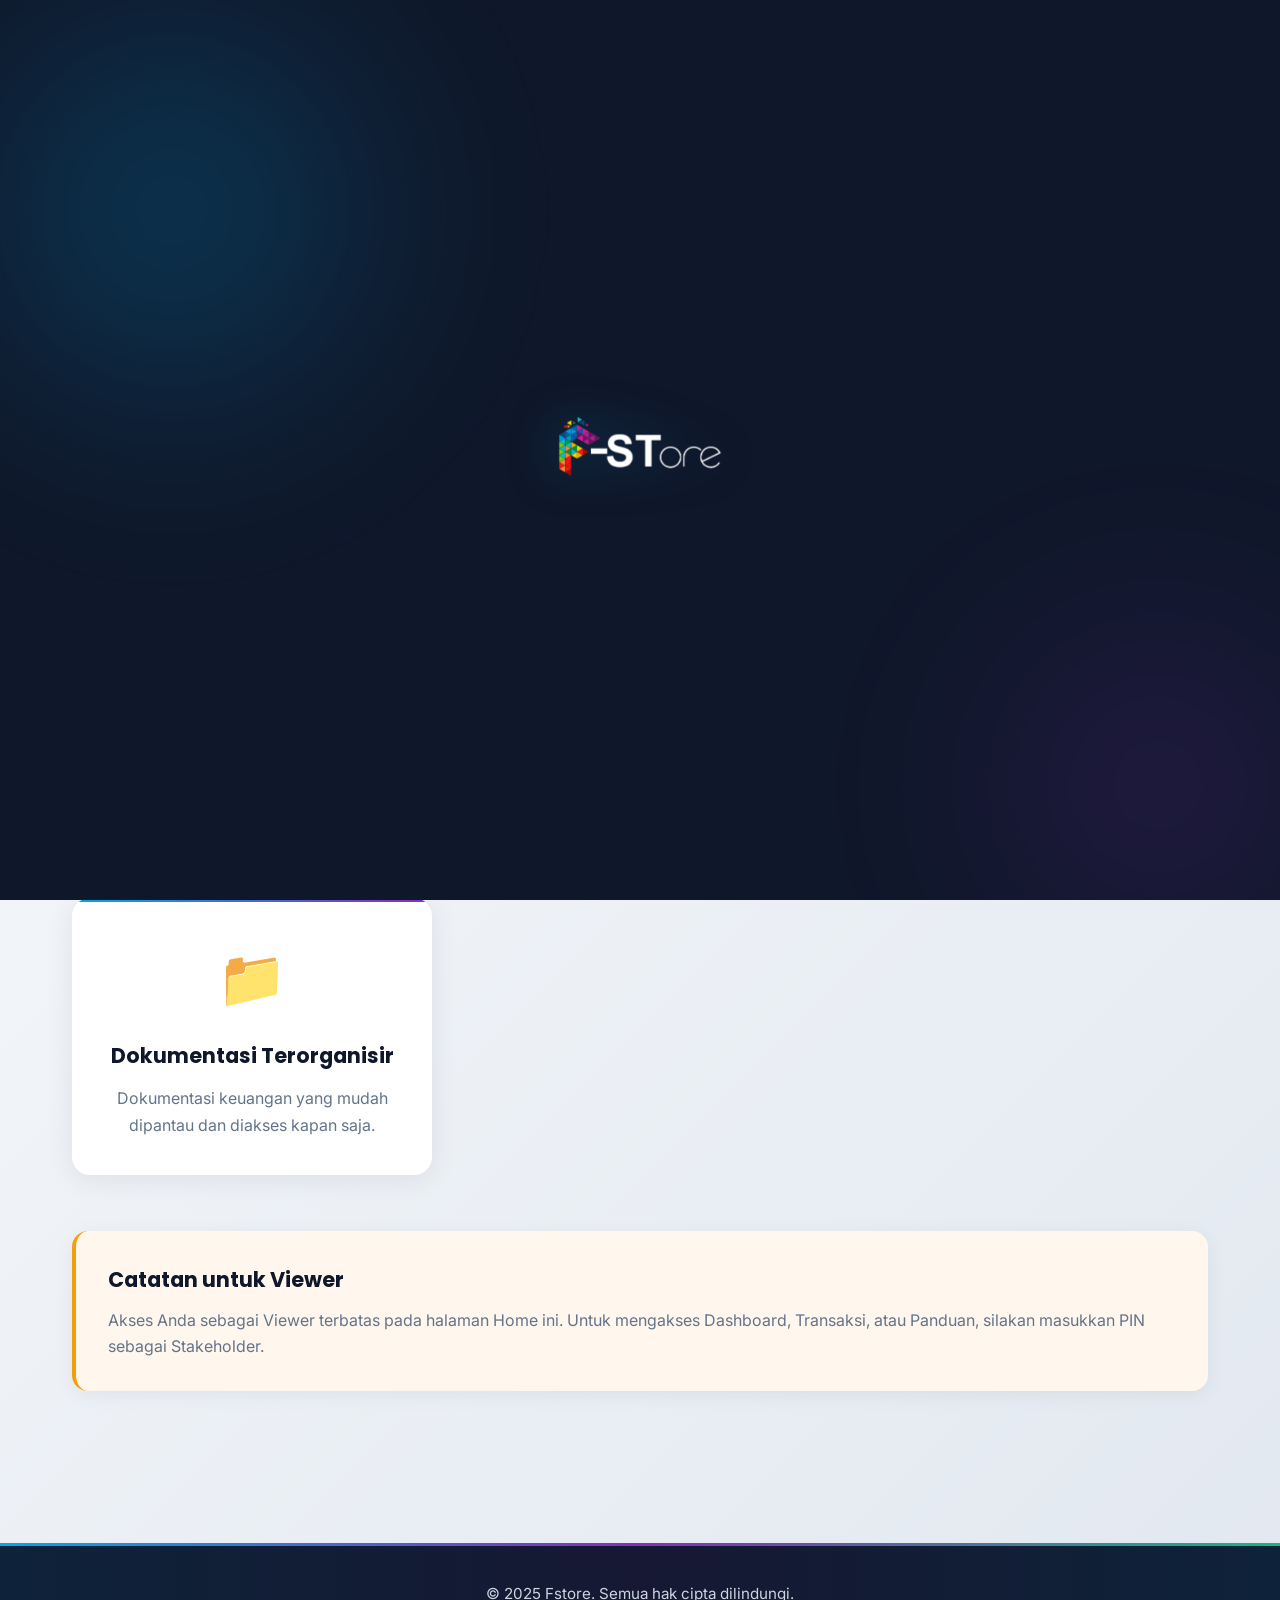
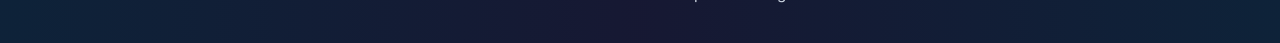
==== home.html @ 3a3e3b9b "Add files via upload" ====
<!DOCTYPE html>
<html lang="id">
<head>
  <meta charset="UTF-8">
  <meta name="viewport" content="width=device-width, initial-scale=1.0">
  <title>Fstore - Home</title>
  <link rel="preconnect" href="https://fonts.googleapis.com">
  <link rel="preconnect" href="https://fonts.gstatic.com" crossorigin>
  <link href="https://fonts.googleapis.com/css2?family=Poppins:wght@600;700;800&family=Inter:wght@400;500;600;700&display=swap" rel="stylesheet">
  <link rel="stylesheet" href="style.css">
</head>
<body>
  <nav>
    <div class="container">
      <a href="home.html" class="logo">
        <img src="logo-fstore.png" alt="Logo Fstore" class="logo-img">
      </a>
      <ul class="nav-links">
        <li><a href="home.html" class="active">Home</a></li>
        <li><a href="index.html">Dashboard</a></li>
        <li><a href="transaksi.html">Transaksi</a></li>
        <li><a href="panduan.html">Panduan</a></li>
      </ul>
    </div>
    <div class="header-wave"></div>
  </nav>

  <div class="container">
    <!-- Hero Section -->
    <section class="home-hero">
      <div class="hero-content">
        <h1 class="hero-title">Selamat Datang di Fstore</h1>
        <p class="hero-subtitle">Platform informasi dan transparansi keuangan Fstore.</p>
      </div>
      <div class="hero-decorations">
        <div class="hero-shape shape-1"></div>
        <div class="hero-shape shape-2"></div>
        <div class="hero-shape shape-3"></div>
      </div>
    </section>

    <!-- About Section -->
    <section class="about-section">
      <h2 class="section-title">Tentang Fstore</h2>
      <div class="about-cards">
        <div class="about-card">
          <div class="about-icon">💎</div>
          <h3>Transparansi</h3>
          <p>Informasi keuangan yang terbuka dan mudah diakses oleh semua pihak yang berkepentingan.</p>
        </div>
        <div class="about-card">
          <div class="about-icon">✅</div>
          <h3>Akuntabilitas</h3>
          <p>Laporan keuangan yang terstruktur dan dapat dipertanggungjawabkan.</p>
        </div>
        <div class="about-card">
          <div class="about-icon">📊</div>
          <h3>Akses Informasi Rapi</h3>
          <p>Data keuangan yang disajikan dengan rapi dan mudah dipahami.</p>
        </div>
        <div class="about-card">
          <div class="about-icon">📁</div>
          <h3>Dokumentasi Terorganisir</h3>
          <p>Dokumentasi keuangan yang mudah dipantau dan diakses kapan saja.</p>
        </div>
      </div>
    </section>

    <!-- Viewer Notice -->
    <section class="viewer-notice">
      <div class="notice-card">
        <h3>Catatan untuk Viewer</h3>
        <p>Akses Anda sebagai Viewer terbatas pada halaman Home ini. Untuk mengakses Dashboard, Transaksi, atau Panduan, silakan masukkan PIN sebagai Stakeholder.</p>
      </div>
    </section>
  </div>

  <footer>
    <p>&copy; 2025 Fstore. Semua hak cipta dilindungi.</p>
  </footer>

  <script src="auth.js"></script>
</body>
</html>
---- style.css ----
/* Reset and Base Styles */
* {
  margin: 0;
  padding: 0;
  box-sizing: border-box;
}

body {
  font-family: 'Inter', -apple-system, BlinkMacSystemFont, 'Segoe UI', Roboto, Oxygen, Ubuntu, Cantarell, sans-serif;
  background: linear-gradient(135deg, #f8fafc 0%, #e2e8f0 100%);
  color: #0f172a;
  line-height: 1.6;
  min-height: 100vh;
  overflow-x: hidden;
}

/* Intro Screen */
#intro-screen {
  position: fixed;
  top: 0;
  left: 0;
  width: 100%;
  height: 100%;
  background: #0f172a;
  display: flex;
  align-items: center;
  justify-content: center;
  z-index: 9999;
  transition: opacity 0.6s cubic-bezier(0.4, 0, 0.2, 1);
  overflow: hidden;
}

#intro-screen::before,
#intro-screen::after {
  content: '';
  position: absolute;
  border-radius: 50%;
  filter: blur(80px);
  opacity: 0.6;
}

#intro-screen::before {
  top: -10%;
  left: -10%;
  width: 600px;
  height: 600px;
  background: radial-gradient(circle, rgba(0, 168, 232, 0.4) 0%, transparent 70%);
  animation: float1 12s ease-in-out infinite;
}

#intro-screen::after {
  bottom: -15%;
  right: -10%;
  width: 500px;
  height: 500px;
  background: radial-gradient(circle, rgba(139, 43, 191, 0.3) 0%, transparent 70%);
  animation: float2 15s ease-in-out infinite;
}

@keyframes float1 {
  0%, 100% { transform: translate(0, 0) scale(1); }
  33% { transform: translate(40px, 30px) scale(1.05); }
  66% { transform: translate(-30px, -20px) scale(0.95); }
}

@keyframes float2 {
  0%, 100% { transform: translate(0, 0) scale(1); }
  50% { transform: translate(-50px, 40px) scale(1.1); }
}

.intro-container {
  position: relative;
  display: flex;
  align-items: center;
  justify-content: center;
  padding: 2rem;
  z-index: 1;
}

.intro-logo {
  max-width: 220px;
  width: 100%;
  height: auto;
  animation: logoEntrance 1.5s cubic-bezier(0.4, 0, 0.2, 1) forwards;
}

@keyframes logoEntrance {
  0% {
    opacity: 0;
    transform: scale(0.6) translateY(20px);
    filter: drop-shadow(0 0 0 rgba(0,168,232,0));
  }
  50% {
    opacity: 1;
    transform: scale(1.08);
    filter: drop-shadow(0 0 40px rgba(0,168,232,0.4));
  }
  100% {
    opacity: 1;
    transform: scale(1);
    filter: drop-shadow(0 0 25px rgba(0,168,232,0.25));
  }
}

/* Navbar */
nav {
  background: linear-gradient(135deg, #0f172a 0%, #1e293b 100%);
  color: #ffffff;
  padding: 12px 32px;
  min-height: 155px;
  display: flex;
  align-items: center;
  justify-content: space-between;
  position: sticky;
  top: 0;
  z-index: 1000;
  box-shadow: 0 8px 32px rgba(15, 23, 42, 0.3);
  width: 100%;
  margin: 0;
  left: 0;
  right: 0;
  box-sizing: border-box;
}

nav::before {
  content: '';
  position: absolute;
  top: 0;
  left: 0;
  width: 200%;
  height: 100%;
  background: linear-gradient(
    90deg,
    transparent 0%,
    rgba(0, 168, 232, 0.25) 20%,
    rgba(139, 43, 191, 0.25) 40%,
    rgba(255, 107, 26, 0.15) 60%,
    rgba(139, 43, 191, 0.25) 80%,
    transparent 100%
  );
  background-size: 200% 100%;
  animation: navbarRibbon 12s linear infinite;
  filter: blur(60px);
  opacity: 0.6;
  pointer-events: none;
}

@keyframes navbarRibbon {
  0% { background-position: 0% 50%; }
  100% { background-position: 200% 50%; }
}

nav .container {
  max-width: 1200px;
  margin: 0 auto;
  display: flex;
  justify-content: space-between;
  align-items: center;
  position: relative;
  z-index: 1;
  min-height: 155px;
}

nav .logo {
  display: flex;
  align-items: center;
  gap: 1rem;
  margin-left: 0;
}

nav .logo .logo-img {
  height: 120px;
  width: auto;
  transition: transform 0.3s cubic-bezier(0.4, 0, 0.2, 1);
  object-fit: contain;
  display: block;
  max-width: none;
  max-height: none;
}

nav .logo .logo-img:hover {
  transform: scale(1.05);
}

nav .nav-links {
  list-style: none;
  display: flex;
  gap: 2.5rem;
  align-items: center;
  margin-left: auto;
  margin-right: 1.5rem;
}

nav a {
  color: #cbd5e1;
  text-decoration: none;
  font-weight: 500;
  font-size: 0.95rem;
  position: relative;
  padding: 0.5rem 0;
  transition: color 0.3s cubic-bezier(0.4, 0, 0.2, 1);
}

nav a::after {
  content: '';
  position: absolute;
  bottom: 0;
  left: 0;
  width: 0;
  height: 2px;
  background: linear-gradient(90deg, #00a8e8, #8b2bbf);
  transition: width 0.3s cubic-bezier(0.4, 0, 0.2, 1);
}

nav a:hover::after,
nav a.active::after {
  width: 100%;
}

nav a:hover,
nav a.active {
  color: #ffffff;
}

/* Logout Button */
.logout-btn {
  background: rgba(255, 255, 255, 0.08);
  color: #ffffff;
  border: 1px solid rgba(255, 255, 255, 0.15);
  padding: 0.625rem 1.5rem;
  border-radius: 12px;
  font-weight: 500;
  font-size: 0.9rem;
  cursor: pointer;
  transition: all 0.3s cubic-bezier(0.4, 0, 0.2, 1);
  font-family: inherit;
}

.logout-btn:hover {
  background: rgba(255, 255, 255, 0.15);
  border-color: rgba(255, 255, 255, 0.25);
  transform: translateY(-2px);
  box-shadow: 0 8px 20px rgba(0,0,0,0.2);
}

/* Main Container */
.container {
  max-width: 1200px;
  margin: 0 auto;
  padding: 2rem;
}

/* Last Updated Badge */
.last-updated-wrapper {
  display: flex;
  justify-content: flex-end;
  margin-bottom: 2rem;
}

.last-updated {
  display: inline-block;
  padding: 0.5rem 1.25rem;
  background: #ffffff;
  border-radius: 12px;
  box-shadow: 0 2px 16px rgba(15, 23, 42, 0.06);
  color: #64748b;
  font-size: 0.875rem;
}

/* Home Page Hero Section */
.home-hero {
  text-align: center;
  padding: 5rem 2rem 4rem;
  margin-bottom: 3rem;
  position: relative;
  overflow: hidden;
}

.home-hero::before {
  content: '';
  position: absolute;
  top: 0;
  left: 0;
  width: 100%;
  height: 100%;
  background: radial-gradient(ellipse at center top, rgba(0, 168, 232, 0.1) 0%, transparent 50%);
  opacity: 1;
  z-index: 0;
}

.hero-content {
  position: relative;
  z-index: 1;
}

.hero-title {
  font-family: 'Poppins', -apple-system, BlinkMacSystemFont, 'Segoe UI', Roboto, sans-serif;
  font-size: 3rem;
  font-weight: 800;
  background: linear-gradient(135deg, #0f172a 0%, #00a8e8 50%, #8b2bbf 100%);
  -webkit-background-clip: text;
  -webkit-text-fill-color: transparent;
  background-clip: text;
  margin-bottom: 1rem;
  position: relative;
  z-index: 1;
  animation: heroFadeUp 0.8s cubic-bezier(0.4, 0, 0.2, 1);
}

@keyframes heroFadeUp {
  0% {
    opacity: 0;
    transform: translateY(30px);
  }
  100% {
    opacity: 1;
    transform: translateY(0);
  }
}

.hero-subtitle {
  color: #475569;
  font-size: 1.2rem;
  max-width: 600px;
  margin: 0 auto;
  position: relative;
  z-index: 1;
  animation: heroFadeUp 0.8s cubic-bezier(0.4, 0, 0.2, 1) 0.2s both;
}

/* About Section */
.about-section {
  margin-bottom: 3.5rem;
}

.about-cards {
  display: grid;
  grid-template-columns: repeat(auto-fit, minmax(280px, 1fr));
  gap: 1.75rem;
}

.about-card {
  background: #ffffff;
  padding: 2.25rem;
  border-radius: 18px;
  box-shadow: 0 4px 28px rgba(15, 23, 42, 0.08);
  text-align: center;
  transition: all 0.4s cubic-bezier(0.4, 0, 0.2, 1);
  position: relative;
  overflow: hidden;
}

.about-card::before {
  content: '';
  position: absolute;
  top: 0;
  left: 0;
  width: 100%;
  height: 4px;
  background: linear-gradient(90deg, #00a8e8, #8b2bbf);
}

.about-card:hover {
  transform: translateY(-8px);
  box-shadow: 0 12px 40px rgba(15, 23, 42, 0.12);
}

.about-icon {
  font-size: 3.5rem;
  margin-bottom: 1rem;
}

.about-card h3 {
  font-family: 'Poppins', -apple-system, BlinkMacSystemFont, 'Segoe UI', Roboto, sans-serif;
  font-size: 1.3rem;
  color: #0f172a;
  margin-bottom: 0.75rem;
}

.about-card p {
  color: #64748b;
  line-height: 1.7;
}

/* Viewer Notice */
.viewer-notice {
  margin-bottom: 3.5rem;
}

.notice-card {
  background: #fff7ed;
  border-left: 4px solid #f59e0b;
  padding: 2rem;
  border-radius: 16px;
  box-shadow: 0 4px 20px rgba(15, 23, 42, 0.06);
}

.notice-card h3 {
  font-family: 'Poppins', -apple-system, BlinkMacSystemFont, 'Segoe UI', Roboto, sans-serif;
  font-size: 1.3rem;
  color: #0f172a;
  margin-bottom: 0.75rem;
}

.notice-card p {
  color: #64748b;
}

/* Summary Cards (Dashboard) */
.summary-cards {
  display: grid;
  grid-template-columns: repeat(auto-fit, minmax(280px, 1fr));
  gap: 1.75rem;
  margin-bottom: 2.75rem;
  clear: both;
}

.card {
  background: #ffffff;
  padding: 2.25rem;
  border-radius: 18px;
  box-shadow: 0 4px 28px rgba(15, 23, 42, 0.08);
  position: relative;
  overflow: hidden;
  transition: all 0.4s cubic-bezier(0.4, 0, 0.2, 1);
  opacity: 0;
  animation: cardFadeUp 0.7s cubic-bezier(0.4, 0, 0.2, 1) forwards;
}

.card:nth-child(1) { animation-delay: 0.1s; }
.card:nth-child(2) { animation-delay: 0.2s; }
.card:nth-child(3) { animation-delay: 0.3s; }

@keyframes cardFadeUp {
  0% {
    opacity: 0;
    transform: translateY(25px);
  }
  100% {
    opacity: 1;
    transform: translateY(0);
  }
}

.card::before {
  content: '';
  position: absolute;
  top: 0;
  left: 0;
  width: 100%;
  height: 4px;
}

.card:hover {
  transform: translateY(-6px);
  box-shadow: 0 12px 40px rgba(15, 23, 42, 0.12);
}

.card h3 {
  color: #64748b;
  font-size: 0.875rem;
  text-transform: uppercase;
  letter-spacing: 0.75px;
  margin-bottom: 0.875rem;
  font-weight: 600;
}

.card .amount {
  font-size: 2.25rem;
  font-weight: 800;
  font-family: 'Poppins', -apple-system, BlinkMacSystemFont, 'Segoe UI', Roboto, sans-serif;
}

.card.income::before { background: linear-gradient(90deg, #10b981, #34d399); }
.card.income .amount { color: #10b981; }

.card.expense::before { background: linear-gradient(90deg, #f59e0b, #fbbf24); }
.card.expense .amount { color: #f59e0b; }

.card.balance::before { background: linear-gradient(90deg, #00a8e8, #8b2bbf); }
.card.balance .amount { color: #00a8e8; }

/* Section Title */
.section-title {
  font-family: 'Poppins', -apple-system, BlinkMacSystemFont, 'Segoe UI', Roboto, sans-serif;
  font-size: 1.75rem;
  font-weight: 800;
  color: #0f172a;
  margin-bottom: 0.5rem;
  margin-top: 3rem;
  opacity: 0;
  animation: sectionFadeUp 0.7s cubic-bezier(0.4, 0, 0.2, 1) forwards;
  position: relative;
  display: block;
}

.section-title:first-child {
  margin-top: 0;
}

.section-subtitle {
  color: #64748b;
  font-size: 0.975rem;
  margin-bottom: 0;
  line-height: 1.6;
  opacity: 0;
  animation: sectionFadeUp 0.7s cubic-bezier(0.4, 0, 0.2, 1) 0.1s forwards;
}

.section-header {
  margin-bottom: 2rem;
  padding-left: 1.5rem;
  padding-right: 1.5rem;
}

@keyframes sectionFadeUp {
  0% {
    opacity: 0;
    transform: translateY(20px);
  }
  100% {
    opacity: 1;
    transform: translateY(0);
  }
}

/* Chart Container */
.chart-container {
  background: #ffffff;
  padding: 2.25rem;
  border-radius: 18px;
  box-shadow: 0 4px 28px rgba(15, 23, 42, 0.08);
  margin-bottom: 2.75rem;
  opacity: 0;
  animation: sectionFadeUp 0.7s cubic-bezier(0.4, 0, 0.2, 1) 0.4s forwards;
}

/* Filters */
.filters {
  display: flex;
  flex-wrap: wrap;
  gap: 1.125rem;
  margin-bottom: 1.5rem;
  padding: 1.5rem;
  background: #ffffff;
  border-radius: 18px;
  box-shadow: 0 4px 28px rgba(15, 23, 42, 0.08);
}

.filters input,
.filters select {
  padding: 0.875rem 1.25rem;
  border: 2px solid #e2e8f0;
  border-radius: 12px;
  font-family: inherit;
  font-size: 0.95rem;
  color: #0f172a;
  background: #ffffff;
  transition: all 0.3s cubic-bezier(0.4, 0, 0.2, 1);
  outline: none;
}

.filters input:focus,
.filters select:focus {
  border-color: #00a8e8;
  box-shadow: 0 0 0 4px rgba(0, 168, 232, 0.1);
}

.filters input[type="text"] {
  flex: 1;
  min-width: 260px;
}

/* Monthly Summary Cards */
.monthly-summary {
  display: grid;
  grid-template-columns: repeat(auto-fit, minmax(320px, 1fr));
  gap: 1.75rem;
  margin-bottom: 2.75rem;
}

.monthly-card {
  background: #ffffff;
  border-radius: 18px;
  box-shadow: 0 4px 28px rgba(15, 23, 42, 0.08);
  overflow: hidden;
  transition: all 0.4s cubic-bezier(0.4, 0, 0.2, 1);
}

.monthly-card:hover {
  transform: translateY(-6px);
  box-shadow: 0 12px 40px rgba(15, 23, 42, 0.12);
}

.monthly-header {
  background: linear-gradient(135deg, #0f172a 0%, #1e293b 100%);
  color: #ffffff;
  padding: 1.5rem;
  position: relative;
  overflow: hidden;
}

.monthly-header::before {
  content: '';
  position: absolute;
  top: 0;
  right: -20%;
  width: 60%;
  height: 100%;
  background: linear-gradient(90deg, transparent, rgba(0,168,232,0.15));
  animation: monthlyGlow 6s ease-in-out infinite;
}

@keyframes monthlyGlow {
  0%, 100% { transform: translateX(0); }
  50% { transform: translateX(20px); }
}

.monthly-header h3 {
  font-family: 'Poppins', -apple-system, BlinkMacSystemFont, 'Segoe UI', Roboto, sans-serif;
  font-size: 1.25rem;
  font-weight: 700;
  position: relative;
  z-index: 1;
}

.monthly-stats {
  padding: 1.75rem;
}

.stat-row {
  display: flex;
  justify-content: space-between;
  align-items: center;
  padding: 0.75rem 0;
  border-bottom: 1px solid #f1f5f9;
}

.stat-row:last-child {
  border-bottom: none;
  padding-bottom: 0;
}

.stat-label {
  color: #64748b;
  font-size: 0.95rem;
}

.stat-value {
  font-weight: 700;
  font-family: 'Poppins', -apple-system, BlinkMacSystemFont, 'Segoe UI', Roboto, sans-serif;
  font-size: 1rem;
  color: #0f172a;
}

/* Table Container */
.table-container {
  background: #ffffff;
  border-radius: 18px;
  box-shadow: 0 4px 28px rgba(15, 23, 42, 0.08);
  overflow-x: auto;
  margin-bottom: 2.75rem;
  opacity: 0;
  animation: sectionFadeUp 0.7s cubic-bezier(0.4, 0, 0.2, 1) 0.5s forwards;
}

table {
  width: 100%;
  border-collapse: collapse;
}

th, td {
  padding: 1.25rem 1.5rem;
  text-align: left;
}

th {
  background: #f8fafc;
  font-weight: 600;
  color: #475569;
  font-size: 0.8rem;
  text-transform: uppercase;
  letter-spacing: 0.75px;
  border-bottom: 2px solid #e2e8f0;
}

td {
  border-bottom: 1px solid #f1f5f9;
  color: #334155;
}

tbody tr {
  transition: background 0.2s ease;
}

tbody tr:hover {
  background: #f8fafc;
}

.month-separator {
  background: linear-gradient(135deg, #f8fafc 0%, #e2e8f0 100%);
}

.month-separator-text {
  font-family: 'Poppins', -apple-system, BlinkMacSystemFont, 'Segoe UI', Roboto, sans-serif;
  font-weight: 700;
  font-size: 1rem;
  color: #0f172a;
  padding: 0.75rem 0;
}

.income-text {
  color: #10b981;
  font-weight: 700;
}

.expense-text {
  color: #f59e0b;
  font-weight: 700;
}

.proof-link {
  display: inline-flex;
  align-items: center;
  gap: 0.5rem;
  padding: 0.625rem 1.125rem;
  background: linear-gradient(135deg, #00a8e8, #8b2bbf);
  color: #ffffff;
  text-decoration: none;
  font-weight: 500;
  font-size: 0.875rem;
  border-radius: 12px;
  transition: all 0.3s cubic-bezier(0.4, 0, 0.2, 1);
}

.proof-link:hover {
  transform: translateY(-2px);
  box-shadow: 0 8px 24px rgba(0, 168, 232, 0.35);
}

/* Role Selection Screen */
#role-selection-screen {
  position: fixed;
  top: 0;
  left: 0;
  width: 100%;
  height: 100%;
  background: linear-gradient(135deg, #0f172a 0%, #1e293b 100%);
  display: flex;
  align-items: center;
  justify-content: center;
  z-index: 9998;
  padding: 2rem;
  transition: opacity 0.5s cubic-bezier(0.4, 0, 0.2, 1);
  overflow: hidden;
}

#role-selection-screen::before,
#role-selection-screen::after {
  content: '';
  position: absolute;
  border-radius: 50%;
  filter: blur(90px);
  opacity: 0.55;
}

#role-selection-screen::before {
  top: -15%;
  left: -10%;
  width: 650px;
  height: 650px;
  background: radial-gradient(circle, rgba(0, 168, 232, 0.35) 0%, transparent 70%);
  animation: float1 14s ease-in-out infinite;
}

#role-selection-screen::after {
  bottom: -20%;
  right: -15%;
  width: 550px;
  height: 550px;
  background: radial-gradient(circle, rgba(139, 43, 191, 0.3) 0%, transparent 70%);
  animation: float2 16s ease-in-out infinite reverse;
}

.role-selection-container {
  position: relative;
  text-align: center;
  max-width: 950px;
  width: 100%;
  z-index: 1;
}

.role-selection-title {
  font-family: 'Poppins', -apple-system, BlinkMacSystemFont, 'Segoe UI', Roboto, sans-serif;
  font-size: 2.35rem;
  color: #ffffff;
  margin-bottom: 2.75rem;
  font-weight: 800;
}

.role-cards {
  display: grid;
  grid-template-columns: repeat(auto-fit, minmax(320px, 1fr));
  gap: 2rem;
}

.role-card {
  background: rgba(255, 255, 255, 0.06);
  backdrop-filter: blur(16px);
  border: 1px solid rgba(255, 255, 255, 0.12);
  border-radius: 20px;
  padding: 2.75rem 2rem;
  transition: all 0.4s cubic-bezier(0.4, 0, 0.2, 1);
  position: relative;
  overflow: hidden;
}

.role-card::before {
  content: '';
  position: absolute;
  top: 0;
  left: 0;
  width: 100%;
  height: 4px;
}

.role-card:hover {
  transform: translateY(-10px);
  box-shadow: 0 20px 50px rgba(0, 0, 0, 0.25);
  background: rgba(255, 255, 255, 0.09);
  border-color: rgba(255, 255, 255, 0.18);
}

.stakeholder-card::before { background: linear-gradient(90deg, #00a8e8, #8b2bbf); }
.viewer-card::before { background: linear-gradient(90deg, #10b981, #34d399); }

.role-icon {
  font-size: 4rem;
  margin-bottom: 1rem;
}

.role-card-title {
  font-family: 'Poppins', -apple-system, BlinkMacSystemFont, 'Segoe UI', Roboto, sans-serif;
  font-size: 1.5rem;
  color: #ffffff;
  margin-bottom: 0.875rem;
  font-weight: 700;
}

.role-card-description {
  color: #cbd5e1;
  margin-bottom: 1.75rem;
  line-height: 1.7;
  font-size: 1rem;
}

.role-btn {
  width: 100%;
  padding: 1rem 2rem;
  border: none;
  border-radius: 14px;
  font-family: inherit;
  font-size: 1rem;
  font-weight: 700;
  cursor: pointer;
  transition: all 0.3s cubic-bezier(0.4, 0, 0.2, 1);
}

.stakeholder-btn {
  background: linear-gradient(135deg, #00a8e8, #8b2bbf);
  color: #ffffff;
  box-shadow: 0 8px 24px rgba(0, 168, 232, 0.3);
}

.viewer-btn {
  background: linear-gradient(135deg, #10b981, #34d399);
  color: #ffffff;
  box-shadow: 0 8px 24px rgba(16, 185, 129, 0.3);
}

.role-btn:hover {
  transform: translateY(-3px);
  box-shadow: 0 12px 32px rgba(0, 0, 0, 0.25);
}

/* PIN Modal */
#pin-modal {
  position: fixed;
  top: 0;
  left: 0;
  width: 100%;
  height: 100%;
  z-index: 10001;
}

.pin-modal-overlay {
  position: absolute;
  top: 0;
  left: 0;
  width: 100%;
  height: 100%;
  background: rgba(15, 23, 42, 0.85);
  backdrop-filter: blur(12px);
  display: flex;
  align-items: center;
  justify-content: center;
  padding: 2rem;
}

.pin-modal-content {
  background: #ffffff;
  border-radius: 24px;
  padding: 2.75rem;
  max-width: 440px;
  width: 100%;
  box-shadow: 0 24px 60px rgba(0, 0, 0, 0.35);
  position: relative;
  animation: modalPop 0.4s cubic-bezier(0.4, 0, 0.2, 1);
}

@keyframes modalPop {
  0% {
    transform: scale(0.92) translateY(20px);
    opacity: 0;
  }
  100% {
    transform: scale(1) translateY(0);
    opacity: 1;
  }
}

.pin-modal-close {
  position: absolute;
  top: 1.25rem;
  right: 1.25rem;
  background: #f1f5f9;
  border: none;
  width: 40px;
  height: 40px;
  border-radius: 50%;
  font-size: 1.5rem;
  color: #64748b;
  cursor: pointer;
  transition: all 0.3s cubic-bezier(0.4, 0, 0.2, 1);
  line-height: 1;
  display: flex;
  align-items: center;
  justify-content: center;
}

.pin-modal-close:hover {
  background: #e2e8f0;
  color: #0f172a;
  transform: rotate(90deg);
}

.pin-modal-title {
  font-family: 'Poppins', -apple-system, BlinkMacSystemFont, 'Segoe UI', Roboto, sans-serif;
  font-size: 1.55rem;
  color: #0f172a;
  margin-bottom: 0.5rem;
  padding-right: 3rem;
  font-weight: 800;
}

.pin-modal-description {
  color: #64748b;
  margin-bottom: 2rem;
  line-height: 1.65;
  font-size: 1rem;
}

.pin-input-container {
  margin-bottom: 2rem;
  text-align: center;
}

#pin-input {
  width: 100%;
  max-width: 400px;
  padding: 1.25rem 1.5rem;
  font-size: 1.25rem;
  font-family: 'Poppins', -apple-system, BlinkMacSystemFont, 'Segoe UI', Roboto, sans-serif;
  text-align: center;
  border: 2px solid #e2e8f0;
  border-radius: 14px;
  background: #f8fafc;
  color: #0f172a;
  transition: all 0.3s cubic-bezier(0.4, 0, 0.2, 1);
  outline: none;
}

#pin-input:focus {
  border-color: #00a8e8;
  box-shadow: 0 0 0 4px rgba(0, 168, 232, 0.1);
  background: #ffffff;
}

#pin-input::placeholder {
  color: #94a3b8;
}

.pin-error {
  color: #dc2626;
  margin-top: 1rem;
  font-size: 0.95rem;
  text-align: center;
  line-height: 1.5;
}

.pin-modal-buttons {
  display: flex;
  gap: 1rem;
}

.pin-modal-btn {
  flex: 1;
  padding: 1rem 1.5rem;
  border: none;
  border-radius: 14px;
  font-family: inherit;
  font-weight: 700;
  font-size: 1rem;
  cursor: pointer;
  transition: all 0.3s cubic-bezier(0.4, 0, 0.2, 1);
}

.pin-cancel-btn {
  background: #f1f5f9;
  color: #475569;
}

.pin-cancel-btn:hover {
  background: #e2e8f0;
  transform: translateY(-2px);
}

.pin-submit-btn {
  background: linear-gradient(135deg, #00a8e8, #8b2bbf);
  color: #ffffff;
  box-shadow: 0 8px 24px rgba(0, 168, 232, 0.3);
}

.pin-submit-btn:hover:not(:disabled) {
  transform: translateY(-2px);
  box-shadow: 0 12px 32px rgba(0, 168, 232, 0.4);
}

.pin-submit-btn:disabled {
  opacity: 0.45;
  cursor: not-allowed;
  box-shadow: none;
  transform: none;
}

/* Guide Page */
.guide-card {
  background: #ffffff;
  padding: 2.75rem;
  border-radius: 18px;
  box-shadow: 0 4px 28px rgba(15, 23, 42, 0.08);
}

.guide-card h2 {
  font-family: 'Poppins', -apple-system, BlinkMacSystemFont, 'Segoe UI', Roboto, sans-serif;
  color: #0f172a;
  margin-bottom: 1.5rem;
  font-size: 1.75rem;
  font-weight: 800;
}

.guide-card p {
  color: #475569;
  margin-bottom: 1.5rem;
  font-size: 1.05rem;
}

.guide-card ol {
  margin-left: 1rem;
  margin-bottom: 2rem;
}

.guide-card li {
  margin-bottom: 1.25rem;
  padding-left: 1rem;
  color: #334155;
  position: relative;
}

.guide-card li::marker {
  font-weight: 800;
  color: #00a8e8;
  font-size: 1.25rem;
}

.guide-card li > ul {
  margin-top: 0.75rem;
  margin-left: 1.5rem;
}

.guide-card li > ul li {
  margin-bottom: 0.5rem;
  padding-left: 0;
}

.guide-card li > ul li::marker {
  color: #8b2bbf;
  font-size: 1rem;
  font-weight: 600;
}

.btn-primary {
  display: inline-flex;
  align-items: center;
  gap: 0.75rem;
  background: linear-gradient(135deg, #00a8e8, #8b2bbf);
  color: #ffffff;
  padding: 1rem 2.25rem;
  border-radius: 14px;
  text-decoration: none;
  font-weight: 700;
  font-size: 1rem;
  transition: all 0.3s cubic-bezier(0.4, 0, 0.2, 1);
  box-shadow: 0 8px 24px rgba(0, 168, 232, 0.3);
}

.btn-primary:hover {
  transform: translateY(-2px);
  box-shadow: 0 12px 32px rgba(0, 168, 232, 0.4);
}

.file-types {
  background: #fff7ed;
  padding: 1.5rem;
  border-radius: 16px;
  margin-top: 2rem;
  border-left: 4px solid #f59e0b;
}

.file-types strong {
  color: #0f172a;
  font-size: 1rem;
  font-weight: 600;
}

.file-types ul {
  margin-top: 0.75rem;
  margin-left: 1.5rem;
}

.file-types li {
  color: #475569;
  margin-bottom: 0.375rem;
}

/* Footer */
footer {
  background: #0f172a;
  color: #cbd5e1;
  text-align: center;
  padding: 2.25rem;
  margin-top: 4rem;
  border-top: 3px solid;
  border-image: linear-gradient(90deg, #00a8e8, #8b2bbf, #10b981) 1;
  position: relative;
  overflow: hidden;
}

footer::before {
  content: '';
  position: absolute;
  top: 0;
  left: -50%;
  width: 200%;
  height: 100%;
  background: linear-gradient(90deg,
    transparent 0%,
    rgba(0,168,232,0.08) 25%,
    rgba(139,43,191,0.06) 50%,
    rgba(0,168,232,0.08) 75%,
    transparent 100%
  );
  animation: navbarGlow 20s linear infinite;
  pointer-events: none;
}

footer p {
  font-size: 0.95rem;
  position: relative;
  z-index: 1;
}

/* Loading and Error */
.loading,
.error {
  text-align: center;
  padding: 4rem;
  font-size: 1.1rem;
  color: #64748b;
}

/* Responsive Design */
@media (max-width: 768px) {
  nav {
    padding: 1rem;
  }

  nav .container {
    flex-wrap: wrap;
    gap: 1rem;
  }

  nav {
    padding: 12px 24px;
    min-height: 120px;
  }

  nav .container {
    min-height: 120px;
  }

  nav .logo .logo-img {
    height: 88px;
  }

  @media (max-width: 480px) {
    nav {
      padding: 12px 16px;
      min-height: 88px;
    }

    nav .container {
      min-height: 88px;
    }

    nav .logo .logo-img {
      height: 60px;
    }
  }

  nav .nav-links {
    gap: 1.5rem;
    font-size: 0.875rem;
    flex-wrap: wrap;
    justify-content: center;
    width: 100%;
    margin-right: 0;
  }

  .logout-btn {
    margin-left: 0;
    width: 100%;
    margin-top: 0.5rem;
  }

  .container {
    padding: 1.5rem 1rem;
  }

  .home-hero {
    padding: 3.5rem 1rem 2.5rem;
  }

  .hero-title {
    font-size: 2rem;
  }

  .hero-subtitle {
    font-size: 1rem;
  }

  .role-selection-title {
    font-size: 1.85rem;
  }

  .role-cards {
    gap: 1.5rem;
  }

  .role-card {
    padding: 2rem 1.5rem;
  }

  .filters {
    flex-direction: column;
    padding: 1.25rem;
  }

  .filters input,
  .filters select {
    width: 100%;
  }

  .last-updated-wrapper {
    justify-content: center;
  }

  .section-header {
    padding-left: 1rem;
    padding-right: 1rem;
  }

  th, td {
    padding: 1rem;
    font-size: 0.875rem;
  }

  .card {
    padding: 1.75rem;
  }

  .card .amount {
    font-size: 2rem;
  }

  .guide-card {
    padding: 1.75rem;
  }

  .guide-card h2 {
    font-size: 1.5rem;
  }

  .pin-modal-content {
    padding: 2rem 1.75rem;
  }

  .monthly-summary {
    grid-template-columns: 1fr;
  }
}

/* NAVBAR POSITION + HEIGHT FIX */
nav {
  min-height: 155px !important;
  max-height: 165px !important;
}

nav .container {
  width: 100% !important;
  max-width: 1440px !important;
  height: 155px !important;
  min-height: 155px !important;
  margin: 0 auto !important;
  padding-left: 48px !important;
  padding-right: 48px !important;
  padding-top: 0 !important;
  padding-bottom: 0 !important;
  display: flex !important;
  align-items: center !important;
  justify-content: space-between !important;
  flex-wrap: nowrap !important;
}

nav .logo {
  flex-shrink: 0 !important;
  margin-right: auto !important;
}

nav .nav-links {
  margin-left: auto !important;
  margin-right: 0 !important;
  display: flex !important;
  align-items: center !important;
  justify-content: flex-end !important;
  gap: 36px !important;
  width: auto !important;
  flex-wrap: nowrap !important;
}

@media (max-width: 768px) {
  nav {
    min-height: 120px !important;
    max-height: 130px !important;
  }

  nav .container {
    min-height: 120px !important;
    height: 120px !important;
    padding-left: 20px !important;
    padding-right: 20px !important;
    flex-wrap: wrap !important;
  }

  nav .nav-links {
    gap: 18px !important;
  }
}

@media (max-width: 480px) {
  nav {
    min-height: 95px !important;
    max-height: 105px !important;
  }

  nav .container {
    min-height: 95px !important;
    height: 95px !important;
  }
}

/* Navbar menu spacing adjustment */
nav .logout-btn {
  margin-left: 22px !important;
}

/* Toast Notification */
.toast-notification {
  position: fixed;
  bottom: 24px;
  right: 24px;
  width: 280px;
  min-height: 56px;
  padding: 14px 44px 14px 18px;
  background-color: #16a34a;
  color: #ffffff;
  border-radius: 14px;
  box-shadow: 0 12px 30px rgba(22, 163, 74, 0.25);
  z-index: 9999;
  opacity: 0;
  transform: translateY(20px);
  transition: opacity 0.3s ease, transform 0.3s ease;
  display: flex;
  align-items: center;
  justify-content: flex-start;
}

.toast-notification .toast-message {
  flex: 1;
  font-size: 14px;
  font-weight: 600;
  color: #ffffff;
  line-height: 1.35;
  text-align: left;
}

.toast-notification .toast-close {
  position: absolute;
  top: 10px;
  right: 12px;
  width: 24px;
  height: 24px;
  background: none;
  border: none;
  color: #ffffff;
  font-size: 18px;
  font-weight: bold;
  cursor: pointer;
  opacity: 0.85;
  transition: opacity 0.2s ease;
  padding: 0;
  display: flex;
  align-items: center;
  justify-content: center;
}

.toast-notification .toast-close:hover {
  opacity: 1;
}

.toast-notification.show {
  opacity: 1;
  transform: translateY(0);
  pointer-events: auto;
}

.toast-notification.hide {
  opacity: 0;
  transform: translateY(20px);
}

@media (max-width: 768px) {
  .toast-notification {
    left: 16px;
    right: 16px;
    width: auto;
    max-width: none;
  }
}
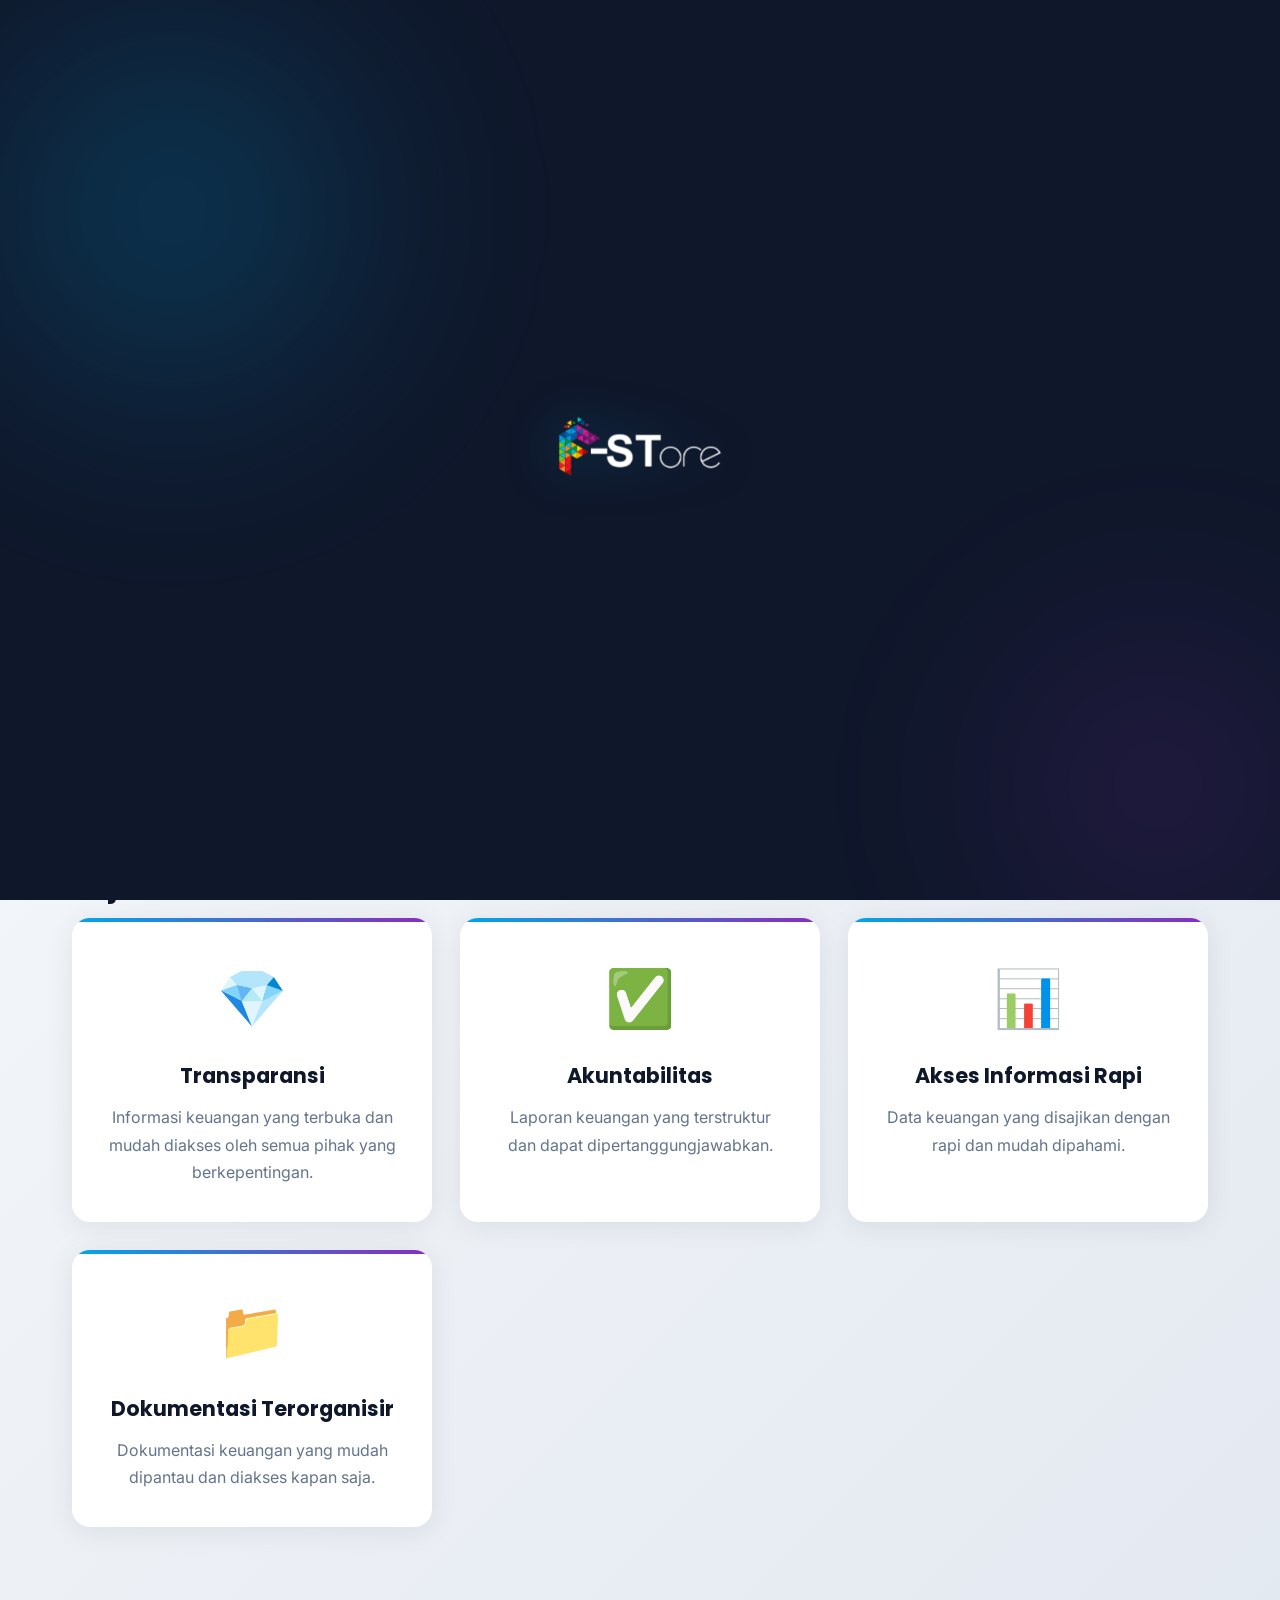
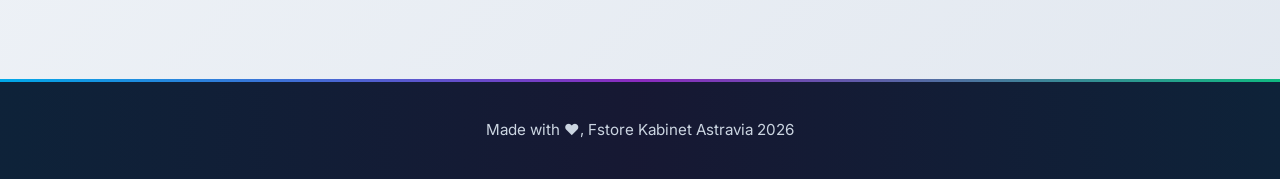
==== commit 81a38957: "Add files via upload" ====
--- a/home.html
+++ b/home.html
@@ -11,26 +11,54 @@
 </head>
 <body>
   <nav>
-    <div class="container">
-      <a href="home.html" class="logo">
-        <img src="logo-fstore.png" alt="Logo Fstore" class="logo-img">
-      </a>
-      <ul class="nav-links">
-        <li><a href="home.html" class="active">Home</a></li>
-        <li><a href="index.html">Dashboard</a></li>
-        <li><a href="transaksi.html">Transaksi</a></li>
-        <li><a href="panduan.html">Panduan</a></li>
-      </ul>
-    </div>
-    <div class="header-wave"></div>
-  </nav>
+  <div class="container">
+    <a href="home.html" class="logo">
+      <img src="logo-fstore.png" alt="Logo Fstore" class="logo-img">
+    </a>
+
+    <ul class="nav-links">
+      <li><a href="home.html" class="active">Home</a></li>
+      <li><a href="index.html">Dashboard</a></li>
+      <li><a href="transaksi.html">Transaksi</a></li>
+      <li><a href="panduan.html">Panduan</a></li>
+    </ul>
+  </div>
+
+  <div class="header-wave"></div>
+</nav>
 
   <div class="container">
     <!-- Hero Section -->
     <section class="home-hero">
       <div class="hero-content">
-        <h1 class="hero-title">Selamat Datang di Fstore</h1>
-        <p class="hero-subtitle">Platform informasi dan transparansi keuangan Fstore.</p>
+        <h1 class="hero-title">Portal Transparansi Keuangan Fstore</h1>
+        <p class="hero-subtitle">Akses tinjauan komprehensif atas arus kas dan performa keuangan Fstore, disajikan secara terpusat untuk memudahkan pemantauan data finansial yang objektif.</p>
+        <div class="home-visual-gallery">
+
+  <figure class="home-visual-item home-visual-item-top">
+    <img 
+      src="home-foto-atas.jpeg" 
+      alt="Buka bersama bidang Technopreneurship" 
+      class="home-visual-image"
+    >
+    <figcaption class="home-visual-caption">
+      5 Maret 2026 - Buka bersama bidang Technopreneurship
+    </figcaption>
+  </figure>
+
+  <figure class="home-visual-item home-visual-item-bottom">
+    <img 
+      src="home-foto-bawah.jpeg" 
+      alt="First Gathering kabinet Astravia" 
+      class="home-visual-image"
+    >
+    <figcaption class="home-visual-caption">
+      8 Maret 2026 - First Gathering kabinet Astravia
+    </figcaption>
+  </figure>
+
+</div>
+      
       </div>
       <div class="hero-decorations">
         <div class="hero-shape shape-1"></div>
@@ -41,7 +69,7 @@
 
     <!-- About Section -->
     <section class="about-section">
-      <h2 class="section-title">Tentang Fstore</h2>
+      <h2 class="section-title">Tujuan</h2>
       <div class="about-cards">
         <div class="about-card">
           <div class="about-icon">💎</div>
@@ -68,16 +96,12 @@
 
     <!-- Viewer Notice -->
     <section class="viewer-notice">
-      <div class="notice-card">
-        <h3>Catatan untuk Viewer</h3>
-        <p>Akses Anda sebagai Viewer terbatas pada halaman Home ini. Untuk mengakses Dashboard, Transaksi, atau Panduan, silakan masukkan PIN sebagai Stakeholder.</p>
-      </div>
     </section>
   </div>
 
   <footer>
-    <p>&copy; 2025 Fstore. Semua hak cipta dilindungi.</p>
-  </footer>
+  <p>Made with ♥, Fstore Kabinet Astravia 2026</p>
+</footer>
 
   <script src="auth.js"></script>
 </body>
--- a/style.css
+++ b/style.css
@@ -1477,3 +1477,678 @@
     max-width: none;
   }
 }
+/* =========================================================
+   MOBILE RESPONSIVE FIX - FSTORE
+   Aman untuk laptop karena hanya aktif di layar <= 768px
+========================================================= */
+
+@media (max-width: 768px) {
+  html,
+  body {
+    max-width: 100%;
+    overflow-x: hidden;
+  }
+
+  body {
+    font-size: 14px;
+  }
+
+  /* ===== HEADER / NAVBAR MOBILE ===== */
+  header,
+  .header,
+  .site-header,
+  .main-header,
+  .navbar,
+  nav {
+    min-height: auto !important;
+    max-height: none !important;
+  }
+
+  .navbar-container,
+  .nav-container,
+  .header-container,
+  .header-content,
+  .navbar-content {
+    width: 100% !important;
+    height: auto !important;
+    min-height: auto !important;
+    padding: 14px 18px !important;
+    display: flex !important;
+    flex-direction: column !important;
+    align-items: center !important;
+    justify-content: center !important;
+    gap: 14px !important;
+  }
+
+  .logo-img,
+  .navbar-logo,
+  .brand-logo,
+  .site-logo,
+  header img,
+  nav img {
+    height: 54px !important;
+    width: auto !important;
+    max-width: 180px !important;
+    object-fit: contain !important;
+    display: block !important;
+  }
+
+  .nav-menu,
+  .nav-links,
+  .navbar-menu,
+  .navbar-links,
+  .navigation,
+  .menu {
+    width: 100% !important;
+    display: flex !important;
+    flex-wrap: wrap !important;
+    justify-content: center !important;
+    align-items: center !important;
+    gap: 10px 14px !important;
+    margin-left: 0 !important;
+  }
+
+  .nav-menu a,
+  .nav-links a,
+  .navbar-menu a,
+  .navbar-links a,
+  .navigation a,
+  .menu a {
+    font-size: 13px !important;
+    padding: 8px 10px !important;
+    white-space: nowrap !important;
+  }
+
+  .access-btn,
+  .logout-btn,
+  .switch-access-btn,
+  .ganti-akses-btn,
+  button {
+    max-width: 100%;
+  }
+
+  /* ===== GENERAL CONTAINER ===== */
+  .container,
+  .page-container,
+  .main-container,
+  main,
+  section {
+    width: 100% !important;
+    padding-left: 16px !important;
+    padding-right: 16px !important;
+    box-sizing: border-box !important;
+  }
+
+  /* ===== HOME / HERO MOBILE ===== */
+  .hero,
+  .home-hero,
+  .dashboard-hero {
+    padding: 42px 16px !important;
+    text-align: center !important;
+  }
+
+  .hero h1,
+  .home-hero h1,
+  .dashboard-hero h1,
+  h1 {
+    font-size: 30px !important;
+    line-height: 1.15 !important;
+  }
+
+  .hero p,
+  .home-hero p,
+  .dashboard-hero p {
+    font-size: 14px !important;
+    line-height: 1.6 !important;
+  }
+
+  /* ===== DASHBOARD CARDS MOBILE ===== */
+  .summary-grid,
+  .cards-grid,
+  .dashboard-cards,
+  .monthly-summary-grid,
+  .monthly-grid,
+  .stats-grid {
+    display: grid !important;
+    grid-template-columns: 1fr !important;
+    gap: 16px !important;
+  }
+
+  .card,
+  .summary-card,
+  .monthly-card,
+  .stat-card {
+    width: 100% !important;
+    box-sizing: border-box !important;
+  }
+
+  /* ===== FILTER TRANSAKSI MOBILE ===== */
+  .filter-panel,
+  .filters,
+  .filter-container,
+  .transaction-filters {
+    display: grid !important;
+    grid-template-columns: 1fr !important;
+    gap: 12px !important;
+    padding: 16px !important;
+  }
+
+  input,
+  select,
+  textarea {
+    width: 100% !important;
+    max-width: 100% !important;
+    box-sizing: border-box !important;
+  }
+
+  /* ===== LAST UPDATED BADGE MOBILE ===== */
+  .last-updated,
+  .updated-badge,
+  .last-updated-badge {
+    display: inline-flex !important;
+    width: fit-content !important;
+    max-width: 100% !important;
+    margin-top: 14px !important;
+    margin-bottom: 18px !important;
+    font-size: 12px !important;
+  }
+
+  /* ===== TRANSACTION TABLE MOBILE ===== */
+  .table-wrapper,
+  .transaction-table-wrapper,
+  .table-container {
+    width: 100% !important;
+    overflow-x: auto !important;
+    -webkit-overflow-scrolling: touch !important;
+  }
+
+  table {
+    min-width: 760px !important;
+    border-collapse: collapse !important;
+  }
+
+  th,
+  td {
+    font-size: 13px !important;
+    padding: 12px 10px !important;
+    white-space: nowrap !important;
+  }
+
+  /* ===== SECTION TITLE MOBILE ===== */
+  .section-header,
+  .section-title-wrapper,
+  .transaksi-section-header {
+    padding-left: 16px !important;
+    padding-right: 16px !important;
+    margin-top: 28px !important;
+    margin-bottom: 16px !important;
+  }
+
+  .section-header h2,
+  .section-title-wrapper h2,
+  .transaksi-section-header h2,
+  h2 {
+    font-size: 22px !important;
+    line-height: 1.25 !important;
+  }
+
+  .section-header p,
+  .section-title-wrapper p,
+  .transaksi-section-header p {
+    font-size: 13px !important;
+    line-height: 1.5 !important;
+  }
+
+  /* ===== ROLE SELECTION MOBILE ===== */
+  .role-container,
+  .role-selection,
+  .role-cards {
+    display: grid !important;
+    grid-template-columns: 1fr !important;
+    gap: 16px !important;
+    padding: 20px !important;
+  }
+
+  .role-card {
+    width: 100% !important;
+    padding: 20px !important;
+  }
+
+  /* ===== PIN MODAL MOBILE ===== */
+  .modal,
+  .pin-modal,
+  .modal-content,
+  .pin-modal-content {
+    width: calc(100% - 32px) !important;
+    max-width: 380px !important;
+    margin: 0 auto !important;
+  }
+
+  .pin-input,
+  input[type="password"] {
+    font-size: 20px !important;
+    letter-spacing: 4px !important;
+    text-align: center !important;
+  }
+
+  /* ===== TOAST NOTIFICATION MOBILE ===== */
+  .toast-notification,
+  .toast {
+    left: 16px !important;
+    right: 16px !important;
+    bottom: 18px !important;
+    width: auto !important;
+    max-width: none !important;
+  }
+}
+
+/* Extra small phones */
+@media (max-width: 480px) {
+  .logo-img,
+  .navbar-logo,
+  .brand-logo,
+  .site-logo,
+  header img,
+  nav img {
+    height: 48px !important;
+    max-width: 150px !important;
+  }
+
+  .nav-menu,
+  .nav-links,
+  .navbar-menu,
+  .navbar-links,
+  .navigation,
+  .menu {
+    gap: 8px 10px !important;
+  }
+
+  .nav-menu a,
+  .nav-links a,
+  .navbar-menu a,
+  .navbar-links a,
+  .navigation a,
+  .menu a {
+    font-size: 12px !important;
+    padding: 7px 8px !important;
+  }
+
+  .hero h1,
+  .home-hero h1,
+  .dashboard-hero h1,
+  h1 {
+    font-size: 26px !important;
+  }
+
+  table {
+    min-width: 720px !important;
+  }
+}
+/* REMOVE BLUE GLOW ON HOME HERO ONLY */
+.home-hero::before,
+.home-hero::after,
+.hero::before,
+.hero::after,
+.hero-section::before,
+.hero-section::after {
+  background: none !important;
+  background-image: none !important;
+  opacity: 0 !important;
+  filter: none !important;
+}
+/* HOME HERO SUBTITLE POSITION FIX */
+.home-hero p,
+.hero p,
+.hero-section p {
+  margin-top: 12px !important;
+  max-width: 820px !important;
+  margin-left: auto !important;
+  margin-right: auto !important;
+  line-height: 1.55 !important;
+}
+/* =========================================================
+   HOME VISUAL GALLERY - FSTORE WITH CAPTION
+========================================================= */
+
+.home-visual-gallery {
+  width: 100%;
+  max-width: 920px;
+  margin: 32px auto 0;
+  display: flex;
+  flex-direction: column;
+  align-items: center;
+  gap: 28px;
+}
+
+.home-visual-item {
+  width: 100%;
+  max-width: 820px;
+  margin: 0;
+  text-align: center;
+  opacity: 0;
+  transform: translateY(26px) scale(0.98);
+  animation: fstoreVisualFadeUp 0.9s ease forwards;
+}
+
+.home-visual-item-top {
+  animation-delay: 0.15s;
+}
+
+.home-visual-item-bottom {
+  animation-delay: 0.32s;
+}
+
+.home-visual-image {
+  width: 100%;
+  height: auto;
+  display: block;
+  object-fit: cover;
+  border-radius: 24px;
+  box-shadow: 0 22px 55px rgba(15, 23, 42, 0.16);
+  transition: transform 0.35s ease, box-shadow 0.35s ease;
+}
+
+.home-visual-image:hover {
+  transform: translateY(-4px) scale(1.01);
+  box-shadow: 0 28px 70px rgba(15, 23, 42, 0.2);
+}
+
+.home-visual-caption {
+  margin-top: 10px;
+  font-size: 13px;
+  font-weight: 300;
+  line-height: 1.5;
+  color: #64748b;
+  text-align: center;
+  letter-spacing: 0.01em;
+}
+
+@keyframes fstoreVisualFadeUp {
+  from {
+    opacity: 0;
+    transform: translateY(26px) scale(0.98);
+  }
+
+  to {
+    opacity: 1;
+    transform: translateY(0) scale(1);
+  }
+}
+
+/* Mobile */
+@media (max-width: 768px) {
+  .home-visual-gallery {
+    max-width: 100%;
+    margin-top: 24px;
+    gap: 22px;
+  }
+
+  .home-visual-item {
+    max-width: 100%;
+  }
+
+  .home-visual-image {
+    border-radius: 18px;
+  }
+
+  .home-visual-caption {
+    margin-top: 8px;
+    font-size: 12px;
+    padding: 0 8px;
+  }
+}
+/* =========================================================
+   HOME VISUAL GALLERY - SIDE BY SIDE DESKTOP
+========================================================= */
+
+.home-visual-gallery {
+  width: 100%;
+  max-width: 1040px;
+  margin: 32px auto 0;
+  display: flex !important;
+  flex-direction: row !important;
+  align-items: flex-start !important;
+  justify-content: center !important;
+  gap: 28px !important;
+}
+
+.home-visual-item {
+  flex: 1 1 0;
+  max-width: 500px;
+  margin: 0;
+  text-align: center;
+}
+
+.home-visual-image {
+  width: 100%;
+  height: 310px;
+  display: block;
+  object-fit: cover;
+  border-radius: 24px;
+  box-shadow: 0 22px 55px rgba(15, 23, 42, 0.16);
+}
+
+.home-visual-caption {
+  margin-top: 10px;
+  font-size: 13px;
+  font-weight: 300;
+  line-height: 1.5;
+  color: #64748b;
+  text-align: center;
+  letter-spacing: 0.01em;
+}
+
+/* Mobile tetap atas-bawah */
+@media (max-width: 768px) {
+  .home-visual-gallery {
+    max-width: 100%;
+    flex-direction: column !important;
+    align-items: center !important;
+    gap: 22px !important;
+    margin-top: 24px;
+  }
+
+  .home-visual-item {
+    width: 100%;
+    max-width: 100%;
+  }
+
+  .home-visual-image {
+    width: 100%;
+    height: auto;
+    border-radius: 18px;
+  }
+
+  .home-visual-caption {
+    margin-top: 8px;
+    font-size: 12px;
+    padding: 0 8px;
+  }
+}
+/* =========================================================
+   VIEWER WARNING TOAST
+   Warna disamakan dengan card Catatan untuk Viewer
+========================================================= */
+
+.viewer-warning-toast {
+  position: fixed;
+  right: 24px;
+  bottom: 96px;
+  width: 390px;
+  max-width: calc(100% - 32px);
+
+  display: flex;
+  align-items: flex-start;
+  gap: 14px;
+
+  padding: 18px 44px 18px 18px;
+
+  background: #fff7ed;
+  border: 1px solid #fed7aa;
+  border-left: 5px solid #f59e0b;
+  border-radius: 18px;
+
+  box-shadow: 0 22px 55px rgba(15, 23, 42, 0.18);
+  z-index: 9999;
+
+  animation: viewerWarningSlideIn 0.35s ease forwards;
+}
+
+.viewer-warning-toast.hide {
+  animation: viewerWarningSlideOut 0.3s ease forwards;
+}
+
+.viewer-warning-icon {
+  font-size: 22px;
+  line-height: 1;
+  margin-top: 2px;
+  color: #f59e0b;
+}
+
+.viewer-warning-content h4 {
+  margin: 0 0 6px;
+  font-size: 15px;
+  font-weight: 700;
+  color: #020617;
+}
+
+.viewer-warning-content p {
+  margin: 0;
+  font-size: 13px;
+  font-weight: 400;
+  line-height: 1.55;
+  color: #475569;
+}
+
+.viewer-warning-close {
+  position: absolute;
+  top: 10px;
+  right: 12px;
+
+  width: 24px;
+  height: 24px;
+
+  border: none;
+  background: transparent;
+
+  color: #64748b;
+  font-size: 22px;
+  line-height: 1;
+
+  cursor: pointer;
+}
+
+.viewer-warning-close:hover {
+  color: #0f172a;
+}
+
+@keyframes viewerWarningSlideIn {
+  from {
+    opacity: 0;
+    transform: translateX(24px) translateY(10px);
+  }
+
+  to {
+    opacity: 1;
+    transform: translateX(0) translateY(0);
+  }
+}
+
+@keyframes viewerWarningSlideOut {
+  from {
+    opacity: 1;
+    transform: translateX(0) translateY(0);
+  }
+
+  to {
+    opacity: 0;
+    transform: translateX(24px) translateY(10px);
+  }
+}
+
+/* Mobile */
+@media (max-width: 768px) {
+  .viewer-warning-toast {
+    left: 16px;
+    right: 16px;
+    bottom: 88px;
+    width: auto;
+    padding: 16px 40px 16px 16px;
+    border-radius: 16px;
+  }
+
+  .viewer-warning-content h4 {
+    font-size: 14px;
+  }
+
+  .viewer-warning-content p {
+    font-size: 12.5px;
+  }
+}
+/* HOME HERO SPACING FIX */
+.home-hero {
+  padding-top: 3rem !important;
+  padding-bottom: 3.5rem !important;
+  margin-bottom: 2.5rem !important;
+}
+
+.hero-title {
+  margin-top: 0 !important;
+}
+@media (max-width: 768px) {
+  .home-hero {
+    padding-top: 2.2rem !important;
+    padding-bottom: 2.5rem !important;
+  }
+}
+/* =========================================================
+   TRANSAKSI PAGE - SECTION HEADER SPACING FIX
+   Merapikan posisi "Ringkasan Per Bulan" di dalam card putih
+========================================================= */
+
+#transactionsContainer > .section-header {
+  padding: 34px 34px 22px !important;
+  margin: 0 !important;
+}
+
+#transactionsContainer > .section-header .section-title {
+  margin-top: 0 !important;
+  margin-bottom: 10px !important;
+  line-height: 1.2 !important;
+}
+
+#transactionsContainer > .section-header .section-subtitle {
+  margin: 0 !important;
+  max-width: 780px !important;
+  line-height: 1.6 !important;
+}
+
+/* Supaya card bulanan tidak terlalu nempel ke judul */
+#transactionsContainer .monthly-summary {
+  padding: 0 34px 34px !important;
+  margin-top: 0 !important;
+}
+
+/* Bagian Daftar Transaksi juga ikut dirapikan */
+#transactionsContainer .monthly-summary + .section-header {
+  padding-top: 10px !important;
+}
+
+/* Mobile */
+@media (max-width: 768px) {
+  #transactionsContainer > .section-header {
+    padding: 24px 20px 18px !important;
+  }
+
+  #transactionsContainer .monthly-summary {
+    padding: 0 20px 24px !important;
+  }
+
+  #transactionsContainer > .section-header .section-title {
+    font-size: 24px !important;
+  }
+
+  #transactionsContainer > .section-header .section-subtitle {
+    font-size: 14px !important;
+  }
+}
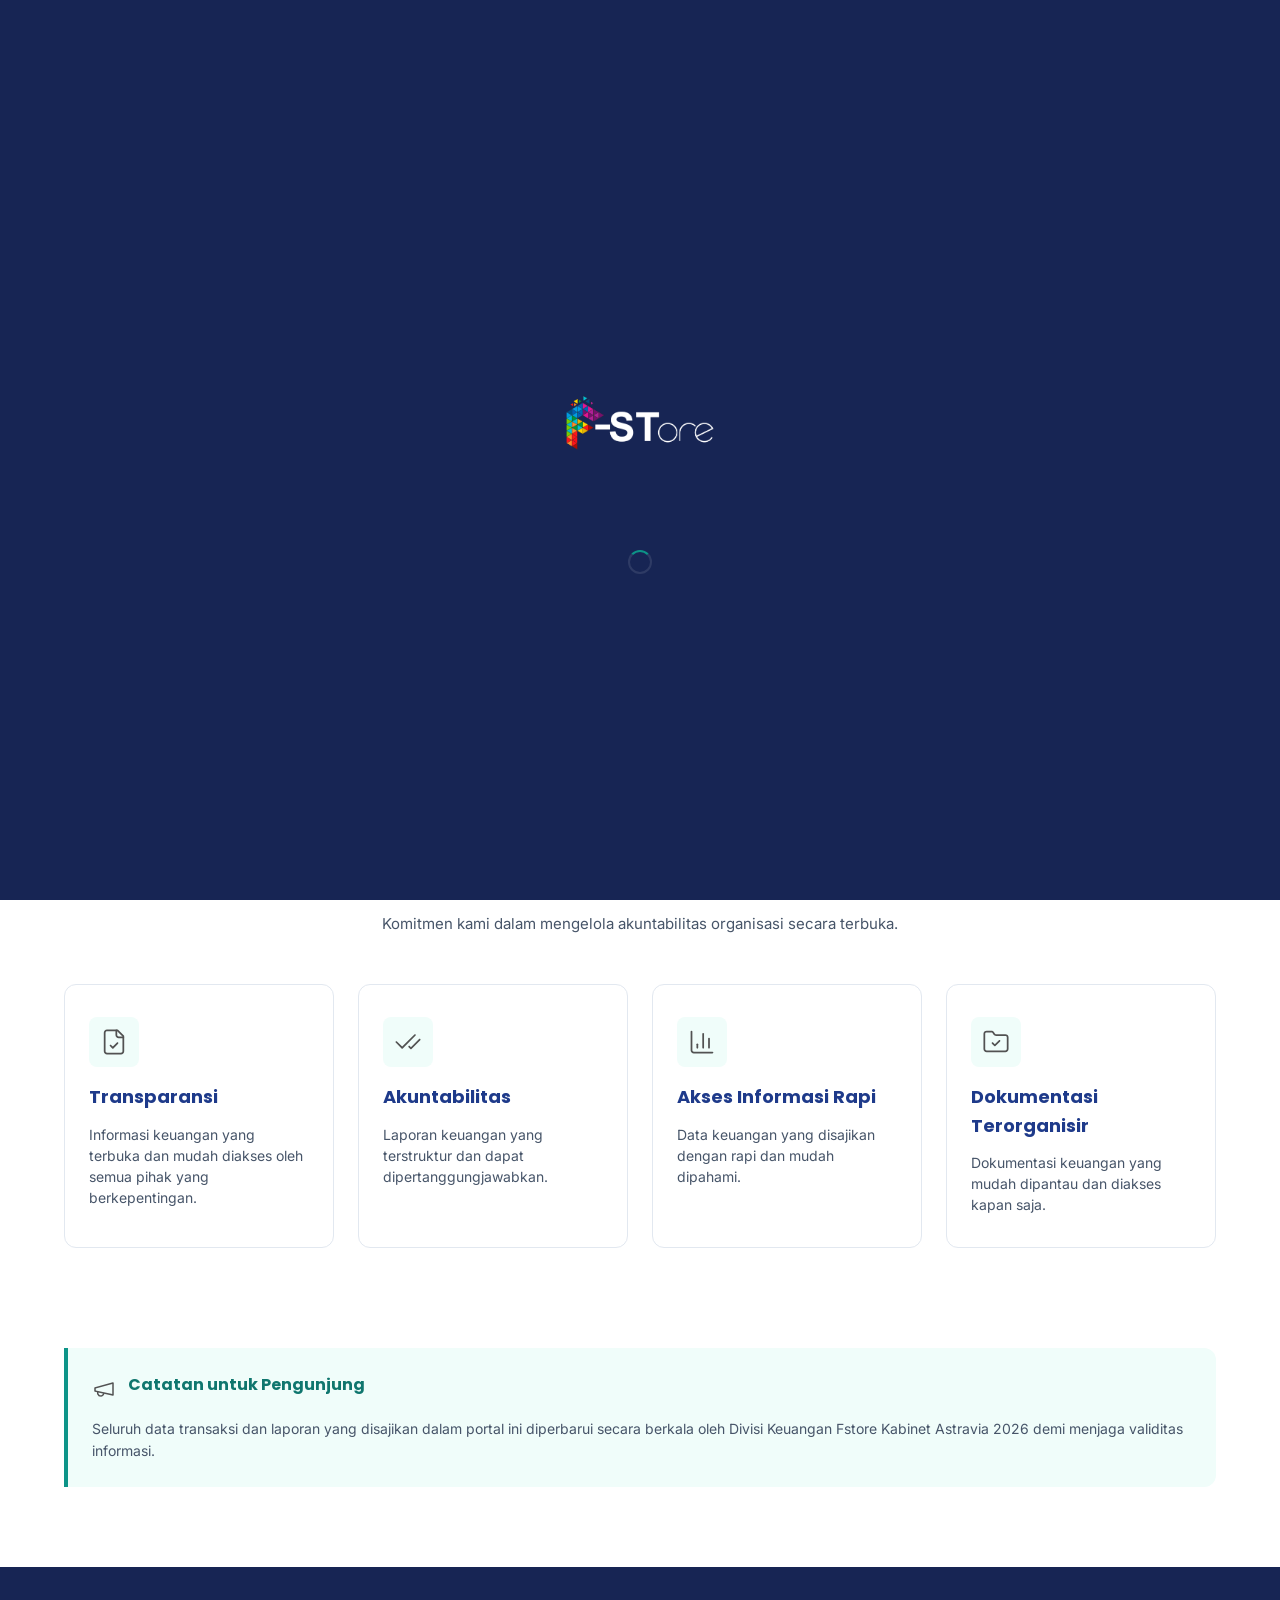
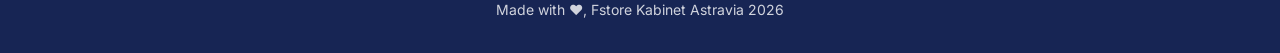
==== commit 25fbddb9: "Refactor : Perubahan UI" ====
--- a/home.html
+++ b/home.html
@@ -10,99 +10,105 @@
   <link rel="stylesheet" href="style.css">
 </head>
 <body>
-  <nav>
-  <div class="container">
-    <a href="home.html" class="logo">
-      <img src="logo-fstore.png" alt="Logo Fstore" class="logo-img">
-    </a>
 
-    <ul class="nav-links">
-      <li><a href="home.html" class="active">Home</a></li>
-      <li><a href="index.html">Dashboard</a></li>
-      <li><a href="transaksi.html">Transaksi</a></li>
-      <li><a href="panduan.html">Panduan</a></li>
-    </ul>
-  </div>
+  <!-- NAVIGATION BAR -->
+  <header class="main-header">
+    <div class="container nav-container">
+      <a href="home.html" class="logo">
+        <img src="logo-fstore.png" alt="Logo Fstore" class="logo-img">
+      </a>
+      <ul class="nav-links">
+        <li><a href="home.html" class="active">Home</a></li>
+        <li><a href="index.html">Dashboard</a></li>
+        <li><a href="transaksi.html">Transaksi</a></li>
+        <li><a href="panduan.html">Panduan</a></li>
+      </ul>
+    </div>
+  </header>
 
-  <div class="header-wave"></div>
-</nav>
-
-  <div class="container">
-    <!-- Hero Section -->
-    <section class="home-hero">
-      <div class="hero-content">
+  <!-- HERO SECTION -->
+  <section class="home-hero">
+    <div class="container hero-container">
+      <div class="hero-text-content">
         <h1 class="hero-title">Portal Transparansi Keuangan Fstore</h1>
         <p class="hero-subtitle">Akses tinjauan komprehensif atas arus kas dan performa keuangan Fstore, disajikan secara terpusat untuk memudahkan pemantauan data finansial yang objektif.</p>
-        <div class="home-visual-gallery">
+        <div class="hero-actions">
+          <a href="index.html" class="btn btn-primary">Buka Dashboard</a>
+        </div>
+      </div>
+      
+      <div class="hero-visual-gallery">
+        <figure class="home-visual-item home-visual-item-top">
+          <img src="home-foto-atas.jpeg" alt="Buka bersama bidang Technopreneurship" class="home-visual-image">
+          <figcaption class="home-visual-caption">5 Maret 2026 - Buka bersama bidang Technopreneurship</figcaption>
+        </figure>
+        <figure class="home-visual-item home-visual-item-bottom">
+          <img src="home-foto-bawah.jpeg" alt="First Gathering kabinet Astravia" class="home-visual-image">
+          <figcaption class="home-visual-caption">8 Maret 2026 - First Gathering kabinet Astravia</figcaption>
+        </figure>
+      </div>
+    </div>
+  </section>
 
-  <figure class="home-visual-item home-visual-item-top">
-    <img 
-      src="home-foto-atas.jpeg" 
-      alt="Buka bersama bidang Technopreneurship" 
-      class="home-visual-image"
-    >
-    <figcaption class="home-visual-caption">
-      5 Maret 2026 - Buka bersama bidang Technopreneurship
-    </figcaption>
-  </figure>
-
-  <figure class="home-visual-item home-visual-item-bottom">
-    <img 
-      src="home-foto-bawah.jpeg" 
-      alt="First Gathering kabinet Astravia" 
-      class="home-visual-image"
-    >
-    <figcaption class="home-visual-caption">
-      8 Maret 2026 - First Gathering kabinet Astravia
-    </figcaption>
-  </figure>
-
-</div>
+  <!-- ABOUT SECTION -->
+  <section class="about-section">
+    <div class="container">
+      <h2 class="section-title">Tujuan Portal</h2>
+      <p class="section-subtitle">Komitmen kami dalam mengelola akuntabilitas organisasi secara terbuka.</p>
       
-      </div>
-      <div class="hero-decorations">
-        <div class="hero-shape shape-1"></div>
-        <div class="hero-shape shape-2"></div>
-        <div class="hero-shape shape-3"></div>
-      </div>
-    </section>
-
-    <!-- About Section -->
-    <section class="about-section">
-      <h2 class="section-title">Tujuan</h2>
       <div class="about-cards">
         <div class="about-card">
-          <div class="about-icon">💎</div>
+          <div class="about-icon">
+            <img src="icons/file-check.svg" alt="Transparansi" class="about-icon-image">
+          </div>
           <h3>Transparansi</h3>
           <p>Informasi keuangan yang terbuka dan mudah diakses oleh semua pihak yang berkepentingan.</p>
         </div>
         <div class="about-card">
-          <div class="about-icon">✅</div>
+          <div class="about-icon">
+            <img src="icons/check-check.svg" alt="Akuntabilitas" class="about-icon-image">
+          </div>
           <h3>Akuntabilitas</h3>
           <p>Laporan keuangan yang terstruktur dan dapat dipertanggungjawabkan.</p>
         </div>
         <div class="about-card">
-          <div class="about-icon">📊</div>
+          <div class="about-icon">
+            <img src="icons/chart.svg" alt="Akses Informasi Rapi" class="about-icon-image">
+          </div>
           <h3>Akses Informasi Rapi</h3>
           <p>Data keuangan yang disajikan dengan rapi dan mudah dipahami.</p>
         </div>
         <div class="about-card">
-          <div class="about-icon">📁</div>
+          <div class="about-icon">
+            <img src="icons/folder-check.svg" alt="Dokumentasi Terorganisir" class="about-icon-image">
+          </div>
           <h3>Dokumentasi Terorganisir</h3>
           <p>Dokumentasi keuangan yang mudah dipantau dan diakses kapan saja.</p>
         </div>
       </div>
-    </section>
+    </div>
+  </section>
 
-    <!-- Viewer Notice -->
-    <section class="viewer-notice">
-    </section>
-  </div>
+  <!-- VIEWER NOTICE -->
+  <section class="viewer-notice">
+    <div class="container notice-container">
+      <div class="notice-box">
+        <div class="notice-box-header">
+          <img src="icons/megaphone.svg" alt="Pengumuman" class="notice-icon-image">
+          <h4>Catatan untuk Pengunjung</h4>
+        </div>
+        <p>Seluruh data transaksi dan laporan yang disajikan dalam portal ini diperbarui secara berkala oleh Divisi Keuangan Fstore Kabinet Astravia 2026 demi menjaga validitas informasi.</p>
+      </div>
+    </div>
+  </section>
 
+  <!-- FOOTER -->
   <footer>
-  <p>Made with ♥, Fstore Kabinet Astravia 2026</p>
-</footer>
+    <div class="container footer-container">
+      <p>Made with ♥, Fstore Kabinet Astravia 2026</p>
+    </div>
+  </footer>
 
   <script src="auth.js"></script>
 </body>
-</html>
+</html>
--- a/style.css
+++ b/style.css
@@ -1,2154 +1,1391 @@
-/* Reset and Base Styles */
+/* ==========================================================================
+   1. VARIABLES & RESET STYLE
+   ========================================================================== */
+:root {
+  /* Palette: Corporate Deep Blue & Mint */
+  --bg-white: #ffffff;
+  --bg-light: #f8fafc;
+  --bg-mint-light: #f0fdfa; /* Mint sangat pudar untuk background halus */
+  --text-dark: #0f172a;     /* Midnight Navy */
+  --text-muted: #475569;    /* Slate Gray */
+  --primary-blue: #1e3a8a;  /* Classic Slate Blue */
+  --primary-dark: #172554;  /* Deep Navy */
+  --accent-mint: #0d9488;   /* Mint Green / Teal */
+  --accent-mint-hover: #0f766e;
+  
+  /* Fonts */
+  --font-header: 'Poppins', sans-serif;
+  --font-body: 'Inter', sans-serif;
+}
+
 * {
   margin: 0;
   padding: 0;
   box-sizing: border-box;
 }
 
+html,
 body {
-  font-family: 'Inter', -apple-system, BlinkMacSystemFont, 'Segoe UI', Roboto, Oxygen, Ubuntu, Cantarell, sans-serif;
-  background: linear-gradient(135deg, #f8fafc 0%, #e2e8f0 100%);
-  color: #0f172a;
+  min-height: 100%;
+}
+
+body {
+  font-family: var(--font-body);
+  background-color: var(--bg-white);
+  color: var(--text-dark);
   line-height: 1.6;
-  min-height: 100vh;
   overflow-x: hidden;
 }
 
-/* Intro Screen */
+body.modal-open {
+  overflow: hidden;
+  touch-action: none;
+}
+
+.container {
+  width: 100%;
+  max-width: 1200px;
+  margin: 0 auto;
+  padding: 0 24px;
+}
+
+/* ==========================================================================
+   2. HEADER & NAVIGATION (Updated for White Text Logo)
+   ========================================================================== */
+.main-header {
+  background-color: var(--primary-dark); /* Mengubah background menjadi Deep Navy */
+  border-bottom: 1px solid rgba(255, 255, 255, 0.1); /* Mengubah border agar serasi dengan background gelap */
+  position: sticky;
+  top: 0;
+  z-index: 1000;
+  box-shadow: 0 4px 12px rgba(15, 23, 42, 0.15); /* Bayangan disesuaikan agar lebih menyatu */
+}
+
+.nav-container {
+  display: flex;
+  justify-content: space-between;
+  align-items: center;
+  height: 80px;
+}
+
+.logo-img {
+  height: 80px;
+  object-fit: contain;
+  display: block;
+}
+
+.nav-links {
+  display: flex;
+  list-style: none;
+  gap: 32px;
+  align-items: center; /* Memastikan teks menu dan tombol sejajar secara vertikal */
+}
+
+.nav-links a {
+  text-decoration: none;
+  color: rgba(255, 255, 255, 0.7); /* Warna teks pasif diubah menjadi putih transparan */
+  font-weight: 500;
+  font-size: 15px;
+  transition: all 0.3s ease;
+  position: relative;
+  padding: 8px 0;
+}
+
+/* Hover & Active State */
+.nav-links a:hover,
+.nav-links a.active {
+  color: var(--bg-white); /* Menjadi putih bersih saat aktif atau di-hover */
+}
+
+/* Garis bawah tipis aktif yang kontras di atas warna gelap */
+.nav-links a.active::after {
+  content: '';
+  position: absolute;
+  bottom: 0;
+  left: 0;
+  width: 100%;
+  height: 2px;
+  background-color: var(--accent-mint); /* Tetap menggunakan Mint Green sebagai aksen */
+  border-radius: 2px;
+}
+/* ==========================================================================
+   3. HERO SECTION (Clean Split Layout)
+   ========================================================================== */
+.home-hero {
+  background-color: var(--bg-light);
+  padding: 80px 0;
+  position: relative;
+}
+
+.hero-container {
+  display: grid;
+  grid-template-columns: 1fr 1fr;
+  align-items: center;
+  gap: 48px;
+}
+
+.hero-title {
+  font-family: var(--font-header);
+  font-size: 42px;
+  font-weight: 700;
+  color: var(--primary-dark);
+  line-height: 1.2;
+  margin-bottom: 20px;
+}
+
+.hero-subtitle {
+  color: var(--text-muted);
+  font-size: 16px;
+  margin-bottom: 32px;
+  max-width: 500px;
+}
+
+/* Button Component */
+.btn {
+  display: inline-block;
+  text-decoration: none;
+  padding: 12px 28px;
+  font-weight: 600;
+  border-radius: 6px;
+  transition: all 0.3s ease;
+}
+
+.btn-primary {
+  background-color: var(--accent-mint);
+  color: var(--bg-white);
+  box-shadow: 0 4px 10px rgba(13, 148, 136, 0.2);
+}
+
+.btn-primary:hover {
+  background-color: var(--accent-mint-hover);
+  transform: translateY(-2px);
+}
+
+/* Gallery Styling */
+.hero-visual-gallery {
+  display: flex;
+  flex-direction: column;
+  gap: 20px;
+}
+
+.home-visual-item {
+  background: var(--bg-white);
+  border-radius: 12px;
+  overflow: hidden;
+  box-shadow: 0 10px 15px -3px rgba(0, 0, 0, 0.05);
+  transition: transform 0.3s ease;
+}
+
+.home-visual-item:hover {
+  transform: translateY(-4px);
+}
+
+.home-visual-image {
+  width: 100%;
+  height: 200px;
+  object-fit: cover;
+  display: block;
+}
+
+.home-visual-caption {
+  padding: 12px 16px;
+  font-size: 13px;
+  color: var(--text-muted);
+  background-color: var(--bg-white);
+  border-top: 1px solid #f1f5f9;
+  font-weight: 500;
+}
+
+/* ==========================================================================
+   4. ABOUT SECTION (Tujuan Grid)
+   ========================================================================== */
+.about-section {
+  padding: 100px 0;
+  text-align: center;
+}
+
+.section-title {
+  font-family: var(--font-header);
+  font-size: 32px;
+  color: var(--primary-dark);
+  margin-bottom: 8px;
+}
+
+.section-subtitle {
+  color: var(--text-muted);
+  margin-bottom: 48px;
+  font-size: 15px;
+}
+
+.about-cards {
+  display: grid;
+  grid-template-columns: repeat(auto-fit, minmax(250px, 1fr));
+  gap: 24px;
+}
+
+.about-card {
+  background-color: var(--bg-white);
+  border: 1px solid #e2e8f0;
+  padding: 32px 24px;
+  border-radius: 12px;
+  text-align: left;
+  transition: all 0.3s ease;
+}
+
+.about-card:hover {
+  border-color: var(--accent-mint);
+  box-shadow: 0 10px 25px -5px rgba(13, 148, 136, 0.08);
+  transform: translateY(-4px);
+}
+
+.about-icon {
+  font-size: 0;
+  margin-bottom: 16px;
+  background-color: var(--bg-mint-light);
+  width: 50px;
+  height: 50px;
+  display: flex;
+  align-items: center;
+  justify-content: center;
+  border-radius: 8px;
+}
+
+.about-icon img {
+  width: 28px;
+  height: 28px;
+  object-fit: contain;
+  display: block;
+}
+
+.about-card h3 {
+  font-family: var(--font-header);
+  font-size: 18px;
+  color: var(--primary-blue);
+  margin-bottom: 12px;
+}
+
+.about-card p {
+  color: var(--text-muted);
+  font-size: 14px;
+  line-height: 1.5;
+}
+
+/* ==========================================================================
+   5. VIEWER NOTICE SECTION
+   ========================================================================== */
+.viewer-notice {
+  padding-bottom: 80px;
+}
+
+.notice-box {
+  background-color: var(--bg-mint-light);
+  border-left: 4px solid var(--accent-mint);
+  padding: 24px;
+  border-radius: 0 12px 12px 0;
+}
+
+.notice-box-header {
+  display: flex;
+  align-items: center;
+  gap: 12px;
+  margin-bottom: 12px;
+}
+
+.notice-icon-image {
+  width: 24px;
+  height: 24px;
+  object-fit: contain;
+  display: block;
+}
+
+.notice-box h4 {
+  font-family: var(--font-header);
+  color: var(--accent-mint-hover);
+  margin-bottom: 8px;
+  font-size: 16px;
+}
+
+.notice-box p {
+  color: var(--text-muted);
+  font-size: 14px;
+}
+
+/* ==========================================================================
+   6. FOOTER
+   ========================================================================== */
+footer {
+  background-color: var(--primary-dark);
+  color: rgba(255, 255, 255, 0.8);
+  padding: 32px 0;
+  text-align: center;
+  font-size: 14px;
+}
+
+/* ==========================================================================
+   7. RESPONSIVE DESIGN (Mobile Friendly)
+   ========================================================================== */
+@media (max-width: 992px) {
+  .hero-container {
+    grid-template-columns: 1fr;
+    text-align: center;
+    gap: 40px;
+  }
+  
+  .hero-subtitle {
+    margin-left: auto;
+    margin-right: auto;
+  }
+  
+  .hero-title {
+    font-size: 34px;
+  }
+}
+
+@media (max-width: 600px) {
+  .nav-container {
+    flex-direction: column;
+    height: auto;
+    padding: 16px;
+    gap: 16px;
+  }
+  
+  .nav-links {
+    gap: 16px;
+  }
+  
+  .hero-title {
+    font-size: 28px;
+  }
+
+  #role-selection-screen,
+  #pin-modal {
+    padding-top: 16px;
+  }
+
+  .role-selection-container,
+  .pin-modal-content {
+    max-width: 100%;
+    padding: 24px;
+  }
+
+  .role-card {
+    padding: 28px 20px;
+  }
+
+  .pin-modal-buttons {
+    flex-direction: column;
+  }
+
+  .pin-modal-btn {
+    width: 100%;
+  }
+}
+
+/* ==========================================================================
+   8. DASHBOARD SPECIFIC STYLES
+   ========================================================================== */
+.dashboard-layout {
+  padding: 48px 0 80px;
+  background-color: var(--bg-light); /* Latar belakang abu terang agar kartu terlihat pop-out */
+  min-height: calc(100vh - 160px);   /* Menghindari footer naik jika data sedikit */
+}
+
+.dashboard-header {
+  display: flex;
+  justify-content: space-between;
+  align-items: center;
+  margin-bottom: 32px;
+  flex-wrap: wrap;
+  gap: 16px;
+}
+
+.dashboard-title {
+  font-family: var(--font-header);
+  font-size: 28px;
+  color: var(--primary-dark);
+}
+
+/* Penanda Pembaruan */
+.last-updated-wrapper {
+  display: flex;
+  align-items: center;
+  gap: 8px;
+  background-color: var(--bg-white);
+  padding: 8px 16px;
+  border-radius: 20px;
+  border: 1px solid #e2e8f0;
+  font-size: 13px;
+  color: var(--text-muted);
+}
+
+.update-indicator {
+  width: 8px;
+  height: 8px;
+  background-color: var(--accent-mint);
+  border-radius: 50%;
+  display: inline-block;
+}
+
+/* Card Wrapper (General Utility untuk Box Dashboard) */
+.card-box {
+  background-color: var(--bg-white);
+  border: 1px solid #e2e8f0;
+  border-radius: 12px;
+  padding: 24px;
+  box-shadow: 0 4px 6px -1px rgba(0, 0, 0, 0.02);
+  margin-bottom: 32px;
+}
+
+.card-box .section-title {
+  font-size: 18px;
+  margin-bottom: 20px;
+  text-align: left;
+}
+
+/* Wrapper Grafik */
+.chart-wrapper {
+  position: relative;
+  width: 100%;
+  max-height: 400px;
+}
+
+/* Desain Tabel Bersih */
+.clean-table {
+  width: 100%;
+  border-collapse: collapse;
+  font-size: 14px;
+  text-align: left;
+}
+
+.clean-table th {
+  background-color: var(--bg-light);
+  color: var(--text-dark);
+  font-weight: 600;
+  padding: 14px 16px;
+  border-bottom: 2px solid #e2e8f0;
+}
+
+.clean-table td {
+  padding: 14px 16px;
+  border-bottom: 1px solid #e2e8f0;
+  color: var(--text-muted);
+}
+
+.clean-table tbody tr:hover {
+  background-color: #f8fafc;
+}
+
+.text-right {
+  text-align: right;
+}
+
+/* Loading State Utility */
+.loading-state {
+  display: flex;
+  flex-direction: column;
+  align-items: center;
+  justify-content: center;
+  padding: 60px 0;
+  color: var(--text-muted);
+  gap: 12px;
+  width: 100%;
+}
+
+.spinner {
+  width: 32px;
+  height: 32px;
+  border: 3px solid #e2e8f0;
+  border-top-color: var(--accent-mint);
+  border-radius: 50%;
+  animation: spin 0.8s linear infinite;
+}
+
+@keyframes spin {
+  to { transform: rotate(360deg); }
+}
+
+/* Hidden Utility Class */
+.hidden {
+  display: none !important;
+}
+
+/* Responsive Table */
+.table-responsive {
+  overflow-x: auto;
+}
+
+/* Layout Grid untuk Summary Cards */
+.summary-cards {
+  display: grid;
+  grid-template-columns: repeat(auto-fit, minmax(300px, 1fr));
+  gap: 24px;
+  margin-bottom: 32px;
+}
+
+/* Base Card Style */
+.card-summary {
+  background-color: var(--bg-white);
+  border: 1px solid #e2e8f0;
+  padding: 24px;
+  border-radius: 12px;
+  box-shadow: 0 4px 6px -1px rgba(0, 0, 0, 0.01);
+}
+
+.card-summary-label {
+  font-size: 14px;
+  font-weight: 500;
+  color: var(--text-muted);
+  margin-bottom: 8px;
+}
+
+.card-summary-amount {
+  font-family: var(--font-header);
+  font-size: 24px;
+  font-weight: 700;
+}
+
+/* Diferensiasi Warna Finansial */
+.text-income {
+  color: var(--accent-mint) !important;
+}
+
+.text-expense {
+  color: #ef4444 !important;
+}
+
+.text-balance {
+  color: var(--primary-blue) !important;
+}
+
+.font-medium {
+  font-weight: 500;
+}
+
+/* Badge Kategori Kustom */
+.badge-category {
+  background-color: var(--bg-light);
+  color: var(--text-dark);
+  padding: 4px 10px;
+  border-radius: 6px;
+  font-size: 12px;
+  font-weight: 500;
+  border: 1px solid #e2e8f0;
+}
+
+/* ==========================================================================
+   9. TRANSACTION PAGE SPECIFIC STYLES
+   ========================================================================== */
+.transaction-layout {
+  padding: 48px 0 80px;
+  background-color: var(--bg-light);
+  min-height: calc(100vh - 160px);
+}
+
+.transaction-page-header {
+  display: flex;
+  justify-content: space-between;
+  align-items: center;
+  margin-bottom: 24px;
+  flex-wrap: wrap;
+  gap: 16px;
+}
+
+.page-title {
+  font-family: var(--font-header);
+  font-size: 28px;
+  color: var(--primary-dark);
+}
+
+/* Kotak Filter Panel */
+.filter-section-box {
+  background-color: var(--bg-white);
+  border: 1px solid #e2e8f0;
+  border-radius: 12px;
+  padding: 24px;
+  box-shadow: 0 4px 6px -1px rgba(0, 0, 0, 0.02);
+  margin-bottom: 24px;
+}
+
+.filter-grid {
+  display: grid;
+  grid-template-columns: repeat(auto-fit, minmax(180px, 1fr));
+  gap: 16px;
+}
+
+/* Membuat kolom pencarian teks lebih lebar secara default */
+.filter-grid .search-main {
+  grid-column: span 2;
+}
+
+@media (max-width: 768px) {
+  .filter-grid .search-main {
+    grid-column: span 1;
+  }
+}
+
+.filter-group {
+  display: flex;
+  flex-direction: column;
+  gap: 6px;
+}
+
+.filter-group label {
+  font-size: 12px;
+  font-weight: 600;
+  color: var(--text-muted);
+  text-transform: uppercase;
+  letter-spacing: 0.5px;
+}
+
+/* Desain Input & Select Modern */
+.filter-group input,
+.filter-group select {
+  font-family: var(--font-body);
+  font-size: 14px;
+  padding: 10px 14px;
+  border: 1px solid #cbd5e1;
+  border-radius: 6px;
+  color: var(--text-dark);
+  background-color: var(--bg-white);
+  outline: none;
+  transition: all 0.2s ease;
+  width: 100%;
+}
+
+/* Efek Fokus Warna Mint */
+.filter-group input:focus,
+.filter-group select:focus {
+  border-color: var(--accent-mint);
+  box-shadow: 0 0 0 3px rgba(13, 148, 136, 0.15);
+}
+
+/* ==========================================================================
+   10. JS GENERATED ELEMENTS STYLING (TRANSAKSI)
+   ========================================================================== */
+.section-header-inline {
+  text-align: left;
+  margin-bottom: 20px;
+}
+
+.section-header-inline .section-title {
+  font-size: 20px;
+  margin-bottom: 4px;
+}
+
+/* Grid untuk Ringkasan Bulanan */
+.monthly-summary-grid {
+  display: grid;
+  grid-template-columns: repeat(auto-fit, minmax(280px, 1fr));
+  gap: 20px;
+  margin-bottom: 16px;
+}
+
+.monthly-card {
+  background-color: var(--bg-white);
+  border: 1px solid #e2e8f0;
+  border-radius: 10px;
+  overflow: hidden;
+  box-shadow: 0 4px 6px -1px rgba(0, 0, 0, 0.01);
+}
+
+.monthly-card-header {
+  background-color: var(--primary-blue);
+  color: var(--bg-white);
+  padding: 12px 16px;
+  font-weight: 600;
+  font-size: 15px;
+  font-family: var(--font-header);
+}
+
+.monthly-stats-list {
+  padding: 16px;
+  display: flex;
+  flex-direction: column;
+  gap: 10px;
+}
+
+.stat-item {
+  display: flex;
+  justify-content: space-between;
+  font-size: 13.5px;
+  color: var(--text-muted);
+}
+
+.border-top-dash {
+  border-top: 1px dashed #e2e8f0;
+  padding-top: 10px;
+  margin-top: 2px;
+}
+
+.meta-info {
+  font-size: 12px;
+  color: #94a3b8;
+  margin-top: 4px;
+}
+
+.font-bold { font-weight: 700; }
+
+/* Pembatas Bulan di Dalam Tabel */
+.month-separator-row {
+  background-color: #f1f5f9;
+}
+
+.month-separator-badge {
+  font-weight: 700;
+  font-size: 13px;
+  color: var(--primary-dark);
+  padding: 8px 16px;
+  font-family: var(--font-header);
+}
+
+/* Tombol Link Bukti */
+.btn-proof-link {
+  display: inline-block;
+  text-decoration: none;
+  background-color: var(--bg-mint-light);
+  color: var(--accent-mint);
+  padding: 6px 12px;
+  border-radius: 6px;
+  font-size: 12px;
+  font-weight: 600;
+  border: 1px solid rgba(13, 148, 136, 0.2);
+  transition: all 0.2s ease;
+}
+
+.btn-proof-link:hover {
+  background-color: var(--accent-mint);
+  color: var(--bg-white);
+}
+
+.no-proof {
+  color: #cbd5e1;
+}
+
+.text-center { text-align: center; }
+.text-description { color: var(--text-dark) !important; font-weight: 400; }
+
+/* Empty State Style */
+.empty-state {
+  background-color: var(--bg-white);
+  border: 1px dashed #cbd5e1;
+  border-radius: 12px;
+  padding: 48px;
+  text-align: center;
+  color: var(--text-muted);
+  font-size: 15px;
+}
+
+/* ==========================================================================
+   11. GUIDE PAGE SPECIFIC STYLES
+   ========================================================================== */
+.guide-layout {
+  padding: 48px 0 80px;
+  background-color: var(--bg-light);
+  min-height: calc(100vh - 160px);
+}
+
+.guide-header {
+  margin-bottom: 32px;
+  text-align: left;
+}
+
+/* Layout Split: Utama vs Sidebar */
+.guide-grid-layout {
+  display: grid;
+  grid-template-columns: 2fr 1fr;
+  gap: 24px;
+  align-items: start;
+}
+
+.guide-card-title {
+  font-family: var(--font-header);
+  font-size: 22px;
+  color: var(--primary-dark);
+  margin-bottom: 12px;
+}
+
+.guide-intro-text {
+  color: var(--text-muted);
+  font-size: 15px;
+  margin-bottom: 32px;
+}
+
+/* Rangkaian Alur Langkah (Sequence Line) */
+.step-sequence {
+  display: flex;
+  flex-direction: column;
+  gap: 32px;
+  position: relative;
+}
+
+.step-item {
+  display: flex;
+  gap: 20px;
+}
+
+.step-number {
+  background-color: var(--primary-blue);
+  color: var(--bg-white);
+  width: 36px;
+  height: 36px;
+  border-radius: 50%;
+  display: flex;
+  align-items: center;
+  justify-content: center;
+  font-weight: 700;
+  font-size: 15px;
+  flex-shrink: 0;
+  box-shadow: 0 4px 6px rgba(30, 58, 138, 0.15);
+}
+
+.step-body h3 {
+  font-family: var(--font-header);
+  font-size: 16px;
+  color: var(--primary-dark);
+  margin-bottom: 6px;
+  margin-top: 4px;
+}
+
+.step-body p {
+  color: var(--text-muted);
+  font-size: 14px;
+  line-height: 1.6;
+}
+
+/* Tabel Spesifikasi di Dalam Langkah */
+.guide-spec-table {
+  width: 100%;
+  border-collapse: collapse;
+  margin-top: 16px;
+  font-size: 13.5px;
+}
+
+.guide-spec-table th {
+  background-color: #f1f5f9;
+  color: var(--text-dark);
+  padding: 10px 12px;
+  font-weight: 600;
+  border-bottom: 2px solid #e2e8f0;
+  text-align: left;
+}
+
+.guide-spec-table td {
+  padding: 10px 12px;
+  border-bottom: 1px solid #e2e8f0;
+  color: var(--text-muted);
+}
+
+/* Badge Kode Kecil */
+.code-badge {
+  background-color: #f1f5f9;
+  color: #ef4444;
+  padding: 2px 6px;
+  border-radius: 4px;
+  font-family: monospace;
+  font-size: 12px;
+  font-weight: 600;
+}
+
+/* Sidebar Styling */
+.btn-full {
+  display: block;
+  width: 100%;
+  text-align: center;
+  margin-top: 16px;
+}
+
+.action-card h3 {
+  font-family: var(--font-header);
+  font-size: 18px;
+  color: var(--primary-dark);
+  margin-bottom: 8px;
+}
+
+.action-card p {
+  font-size: 14px;
+  color: var(--text-muted);
+}
+
+/* Info Box File Regulasi */
+.file-notice-box {
+  background-color: var(--bg-mint-light);
+  border-top: 4px solid var(--accent-mint);
+}
+
+.file-notice-box h4 {
+  font-family: var(--font-header);
+  color: var(--accent-mint-hover);
+  margin-bottom: 12px;
+  font-size: 15px;
+}
+
+.file-notice-box p {
+  font-size: 13.5px;
+  color: var(--text-muted);
+  margin-bottom: 16px;
+}
+
+.file-type-list {
+  list-style: none;
+  display: flex;
+  flex-direction: column;
+  gap: 12px;
+}
+
+.file-type-list li {
+  font-size: 13px;
+  color: var(--text-muted);
+  display: flex;
+  align-items: center;
+  gap: 10px;
+}
+
+.file-badge {
+  font-size: 11px;
+  font-weight: 700;
+  padding: 2px 8px;
+  border-radius: 4px;
+  color: var(--bg-white);
+  min-width: 65px;
+  text-align: center;
+}
+
+.badge-jpg { background-color: #e2e8f0; color: #475569; }
+.badge-png { background-color: var(--accent-mint); }
+.badge-pdf { background-color: var(--primary-blue); }
+
+/* Responsive Layout untuk Panduan */
+@media (max-width: 850px) {
+  .guide-grid-layout {
+    grid-template-columns: 1fr;
+  }
+}
+
+/* ==========================================================================
+   12. AUTH GATEWAY STYLES (Corporate Deep Blue & Mint)
+   ========================================================================== */
+
+/* A. Full Screen Splash Intro */
 #intro-screen {
   position: fixed;
   top: 0;
   left: 0;
-  width: 100%;
-  height: 100%;
-  background: #0f172a;
-  display: flex;
-  align-items: center;
+  width: 100vw;
+  height: 100vh;
+  background-color: var(--primary-dark);
+  display: flex;
   justify-content: center;
+  align-items: center;
   z-index: 9999;
-  transition: opacity 0.6s cubic-bezier(0.4, 0, 0.2, 1);
-  overflow: hidden;
-}
-
-#intro-screen::before,
-#intro-screen::after {
-  content: '';
-  position: absolute;
+  transition: opacity 0.4s ease-out;
+}
+
+.intro-container {
+  display: flex;
+  flex-direction: column;
+  align-items: center;
+  gap: 24px;
+}
+
+.intro-logo {
+  height: 200px;
+  object-fit: contain;
+}
+
+.intro-spinner {
+  width: 24px;
+  height: 24px;
+  border: 2px solid rgba(255, 255, 255, 0.1);
+  border-top-color: var(--accent-mint);
   border-radius: 50%;
-  filter: blur(80px);
-  opacity: 0.6;
-}
-
-#intro-screen::before {
-  top: -10%;
-  left: -10%;
-  width: 600px;
-  height: 600px;
-  background: radial-gradient(circle, rgba(0, 168, 232, 0.4) 0%, transparent 70%);
-  animation: float1 12s ease-in-out infinite;
-}
-
-#intro-screen::after {
-  bottom: -15%;
-  right: -10%;
-  width: 500px;
-  height: 500px;
-  background: radial-gradient(circle, rgba(139, 43, 191, 0.3) 0%, transparent 70%);
-  animation: float2 15s ease-in-out infinite;
-}
-
-@keyframes float1 {
-  0%, 100% { transform: translate(0, 0) scale(1); }
-  33% { transform: translate(40px, 30px) scale(1.05); }
-  66% { transform: translate(-30px, -20px) scale(0.95); }
-}
-
-@keyframes float2 {
-  0%, 100% { transform: translate(0, 0) scale(1); }
-  50% { transform: translate(-50px, 40px) scale(1.1); }
-}
-
-.intro-container {
-  position: relative;
-  display: flex;
-  align-items: center;
-  justify-content: center;
-  padding: 2rem;
-  z-index: 1;
-}
-
-.intro-logo {
-  max-width: 220px;
-  width: 100%;
-  height: auto;
-  animation: logoEntrance 1.5s cubic-bezier(0.4, 0, 0.2, 1) forwards;
-}
-
-@keyframes logoEntrance {
-  0% {
-    opacity: 0;
-    transform: scale(0.6) translateY(20px);
-    filter: drop-shadow(0 0 0 rgba(0,168,232,0));
-  }
-  50% {
-    opacity: 1;
-    transform: scale(1.08);
-    filter: drop-shadow(0 0 40px rgba(0,168,232,0.4));
-  }
-  100% {
-    opacity: 1;
-    transform: scale(1);
-    filter: drop-shadow(0 0 25px rgba(0,168,232,0.25));
-  }
-}
-
-/* Navbar */
-nav {
-  background: linear-gradient(135deg, #0f172a 0%, #1e293b 100%);
-  color: #ffffff;
-  padding: 12px 32px;
-  min-height: 155px;
-  display: flex;
-  align-items: center;
-  justify-content: space-between;
-  position: sticky;
-  top: 0;
-  z-index: 1000;
-  box-shadow: 0 8px 32px rgba(15, 23, 42, 0.3);
-  width: 100%;
-  margin: 0;
-  left: 0;
-  right: 0;
-  box-sizing: border-box;
-}
-
-nav::before {
-  content: '';
-  position: absolute;
-  top: 0;
-  left: 0;
-  width: 200%;
-  height: 100%;
-  background: linear-gradient(
-    90deg,
-    transparent 0%,
-    rgba(0, 168, 232, 0.25) 20%,
-    rgba(139, 43, 191, 0.25) 40%,
-    rgba(255, 107, 26, 0.15) 60%,
-    rgba(139, 43, 191, 0.25) 80%,
-    transparent 100%
-  );
-  background-size: 200% 100%;
-  animation: navbarRibbon 12s linear infinite;
-  filter: blur(60px);
-  opacity: 0.6;
-  pointer-events: none;
-}
-
-@keyframes navbarRibbon {
-  0% { background-position: 0% 50%; }
-  100% { background-position: 200% 50%; }
-}
-
-nav .container {
-  max-width: 1200px;
-  margin: 0 auto;
-  display: flex;
-  justify-content: space-between;
-  align-items: center;
-  position: relative;
-  z-index: 1;
-  min-height: 155px;
-}
-
-nav .logo {
-  display: flex;
-  align-items: center;
-  gap: 1rem;
-  margin-left: 0;
-}
-
-nav .logo .logo-img {
-  height: 120px;
-  width: auto;
-  transition: transform 0.3s cubic-bezier(0.4, 0, 0.2, 1);
-  object-fit: contain;
-  display: block;
-  max-width: none;
-  max-height: none;
-}
-
-nav .logo .logo-img:hover {
-  transform: scale(1.05);
-}
-
-nav .nav-links {
-  list-style: none;
-  display: flex;
-  gap: 2.5rem;
-  align-items: center;
-  margin-left: auto;
-  margin-right: 1.5rem;
-}
-
-nav a {
-  color: #cbd5e1;
-  text-decoration: none;
-  font-weight: 500;
-  font-size: 0.95rem;
-  position: relative;
-  padding: 0.5rem 0;
-  transition: color 0.3s cubic-bezier(0.4, 0, 0.2, 1);
-}
-
-nav a::after {
-  content: '';
-  position: absolute;
-  bottom: 0;
-  left: 0;
-  width: 0;
-  height: 2px;
-  background: linear-gradient(90deg, #00a8e8, #8b2bbf);
-  transition: width 0.3s cubic-bezier(0.4, 0, 0.2, 1);
-}
-
-nav a:hover::after,
-nav a.active::after {
-  width: 100%;
-}
-
-nav a:hover,
-nav a.active {
-  color: #ffffff;
-}
-
-/* Logout Button */
-.logout-btn {
-  background: rgba(255, 255, 255, 0.08);
-  color: #ffffff;
-  border: 1px solid rgba(255, 255, 255, 0.15);
-  padding: 0.625rem 1.5rem;
-  border-radius: 12px;
-  font-weight: 500;
-  font-size: 0.9rem;
-  cursor: pointer;
-  transition: all 0.3s cubic-bezier(0.4, 0, 0.2, 1);
-  font-family: inherit;
-}
-
-.logout-btn:hover {
-  background: rgba(255, 255, 255, 0.15);
-  border-color: rgba(255, 255, 255, 0.25);
-  transform: translateY(-2px);
-  box-shadow: 0 8px 20px rgba(0,0,0,0.2);
-}
-
-/* Main Container */
-.container {
-  max-width: 1200px;
-  margin: 0 auto;
-  padding: 2rem;
-}
-
-/* Last Updated Badge */
-.last-updated-wrapper {
-  display: flex;
-  justify-content: flex-end;
-  margin-bottom: 2rem;
-}
-
-.last-updated {
-  display: inline-block;
-  padding: 0.5rem 1.25rem;
-  background: #ffffff;
-  border-radius: 12px;
-  box-shadow: 0 2px 16px rgba(15, 23, 42, 0.06);
-  color: #64748b;
-  font-size: 0.875rem;
-}
-
-/* Home Page Hero Section */
-.home-hero {
-  text-align: center;
-  padding: 5rem 2rem 4rem;
-  margin-bottom: 3rem;
-  position: relative;
-  overflow: hidden;
-}
-
-.home-hero::before {
-  content: '';
-  position: absolute;
-  top: 0;
-  left: 0;
-  width: 100%;
-  height: 100%;
-  background: radial-gradient(ellipse at center top, rgba(0, 168, 232, 0.1) 0%, transparent 50%);
-  opacity: 1;
-  z-index: 0;
-}
-
-.hero-content {
-  position: relative;
-  z-index: 1;
-}
-
-.hero-title {
-  font-family: 'Poppins', -apple-system, BlinkMacSystemFont, 'Segoe UI', Roboto, sans-serif;
-  font-size: 3rem;
-  font-weight: 800;
-  background: linear-gradient(135deg, #0f172a 0%, #00a8e8 50%, #8b2bbf 100%);
-  -webkit-background-clip: text;
-  -webkit-text-fill-color: transparent;
-  background-clip: text;
-  margin-bottom: 1rem;
-  position: relative;
-  z-index: 1;
-  animation: heroFadeUp 0.8s cubic-bezier(0.4, 0, 0.2, 1);
-}
-
-@keyframes heroFadeUp {
-  0% {
-    opacity: 0;
-    transform: translateY(30px);
-  }
-  100% {
-    opacity: 1;
-    transform: translateY(0);
-  }
-}
-
-.hero-subtitle {
-  color: #475569;
-  font-size: 1.2rem;
-  max-width: 600px;
-  margin: 0 auto;
-  position: relative;
-  z-index: 1;
-  animation: heroFadeUp 0.8s cubic-bezier(0.4, 0, 0.2, 1) 0.2s both;
-}
-
-/* About Section */
-.about-section {
-  margin-bottom: 3.5rem;
-}
-
-.about-cards {
-  display: grid;
-  grid-template-columns: repeat(auto-fit, minmax(280px, 1fr));
-  gap: 1.75rem;
-}
-
-.about-card {
-  background: #ffffff;
-  padding: 2.25rem;
-  border-radius: 18px;
-  box-shadow: 0 4px 28px rgba(15, 23, 42, 0.08);
-  text-align: center;
-  transition: all 0.4s cubic-bezier(0.4, 0, 0.2, 1);
-  position: relative;
-  overflow: hidden;
-}
-
-.about-card::before {
-  content: '';
-  position: absolute;
-  top: 0;
-  left: 0;
-  width: 100%;
-  height: 4px;
-  background: linear-gradient(90deg, #00a8e8, #8b2bbf);
-}
-
-.about-card:hover {
-  transform: translateY(-8px);
-  box-shadow: 0 12px 40px rgba(15, 23, 42, 0.12);
-}
-
-.about-icon {
-  font-size: 3.5rem;
-  margin-bottom: 1rem;
-}
-
-.about-card h3 {
-  font-family: 'Poppins', -apple-system, BlinkMacSystemFont, 'Segoe UI', Roboto, sans-serif;
-  font-size: 1.3rem;
-  color: #0f172a;
-  margin-bottom: 0.75rem;
-}
-
-.about-card p {
-  color: #64748b;
-  line-height: 1.7;
-}
-
-/* Viewer Notice */
-.viewer-notice {
-  margin-bottom: 3.5rem;
-}
-
-.notice-card {
-  background: #fff7ed;
-  border-left: 4px solid #f59e0b;
-  padding: 2rem;
-  border-radius: 16px;
-  box-shadow: 0 4px 20px rgba(15, 23, 42, 0.06);
-}
-
-.notice-card h3 {
-  font-family: 'Poppins', -apple-system, BlinkMacSystemFont, 'Segoe UI', Roboto, sans-serif;
-  font-size: 1.3rem;
-  color: #0f172a;
-  margin-bottom: 0.75rem;
-}
-
-.notice-card p {
-  color: #64748b;
-}
-
-/* Summary Cards (Dashboard) */
-.summary-cards {
-  display: grid;
-  grid-template-columns: repeat(auto-fit, minmax(280px, 1fr));
-  gap: 1.75rem;
-  margin-bottom: 2.75rem;
-  clear: both;
-}
-
-.card {
-  background: #ffffff;
-  padding: 2.25rem;
-  border-radius: 18px;
-  box-shadow: 0 4px 28px rgba(15, 23, 42, 0.08);
-  position: relative;
-  overflow: hidden;
-  transition: all 0.4s cubic-bezier(0.4, 0, 0.2, 1);
-  opacity: 0;
-  animation: cardFadeUp 0.7s cubic-bezier(0.4, 0, 0.2, 1) forwards;
-}
-
-.card:nth-child(1) { animation-delay: 0.1s; }
-.card:nth-child(2) { animation-delay: 0.2s; }
-.card:nth-child(3) { animation-delay: 0.3s; }
-
-@keyframes cardFadeUp {
-  0% {
-    opacity: 0;
-    transform: translateY(25px);
-  }
-  100% {
-    opacity: 1;
-    transform: translateY(0);
-  }
-}
-
-.card::before {
-  content: '';
-  position: absolute;
-  top: 0;
-  left: 0;
-  width: 100%;
-  height: 4px;
-}
-
-.card:hover {
-  transform: translateY(-6px);
-  box-shadow: 0 12px 40px rgba(15, 23, 42, 0.12);
-}
-
-.card h3 {
-  color: #64748b;
-  font-size: 0.875rem;
-  text-transform: uppercase;
-  letter-spacing: 0.75px;
-  margin-bottom: 0.875rem;
-  font-weight: 600;
-}
-
-.card .amount {
-  font-size: 2.25rem;
-  font-weight: 800;
-  font-family: 'Poppins', -apple-system, BlinkMacSystemFont, 'Segoe UI', Roboto, sans-serif;
-}
-
-.card.income::before { background: linear-gradient(90deg, #10b981, #34d399); }
-.card.income .amount { color: #10b981; }
-
-.card.expense::before { background: linear-gradient(90deg, #f59e0b, #fbbf24); }
-.card.expense .amount { color: #f59e0b; }
-
-.card.balance::before { background: linear-gradient(90deg, #00a8e8, #8b2bbf); }
-.card.balance .amount { color: #00a8e8; }
-
-/* Section Title */
-.section-title {
-  font-family: 'Poppins', -apple-system, BlinkMacSystemFont, 'Segoe UI', Roboto, sans-serif;
-  font-size: 1.75rem;
-  font-weight: 800;
-  color: #0f172a;
-  margin-bottom: 0.5rem;
-  margin-top: 3rem;
-  opacity: 0;
-  animation: sectionFadeUp 0.7s cubic-bezier(0.4, 0, 0.2, 1) forwards;
-  position: relative;
-  display: block;
-}
-
-.section-title:first-child {
-  margin-top: 0;
-}
-
-.section-subtitle {
-  color: #64748b;
-  font-size: 0.975rem;
-  margin-bottom: 0;
-  line-height: 1.6;
-  opacity: 0;
-  animation: sectionFadeUp 0.7s cubic-bezier(0.4, 0, 0.2, 1) 0.1s forwards;
-}
-
-.section-header {
-  margin-bottom: 2rem;
-  padding-left: 1.5rem;
-  padding-right: 1.5rem;
-}
-
-@keyframes sectionFadeUp {
-  0% {
-    opacity: 0;
-    transform: translateY(20px);
-  }
-  100% {
-    opacity: 1;
-    transform: translateY(0);
-  }
-}
-
-/* Chart Container */
-.chart-container {
-  background: #ffffff;
-  padding: 2.25rem;
-  border-radius: 18px;
-  box-shadow: 0 4px 28px rgba(15, 23, 42, 0.08);
-  margin-bottom: 2.75rem;
-  opacity: 0;
-  animation: sectionFadeUp 0.7s cubic-bezier(0.4, 0, 0.2, 1) 0.4s forwards;
-}
-
-/* Filters */
-.filters {
-  display: flex;
-  flex-wrap: wrap;
-  gap: 1.125rem;
-  margin-bottom: 1.5rem;
-  padding: 1.5rem;
-  background: #ffffff;
-  border-radius: 18px;
-  box-shadow: 0 4px 28px rgba(15, 23, 42, 0.08);
-}
-
-.filters input,
-.filters select {
-  padding: 0.875rem 1.25rem;
-  border: 2px solid #e2e8f0;
-  border-radius: 12px;
-  font-family: inherit;
-  font-size: 0.95rem;
-  color: #0f172a;
-  background: #ffffff;
-  transition: all 0.3s cubic-bezier(0.4, 0, 0.2, 1);
-  outline: none;
-}
-
-.filters input:focus,
-.filters select:focus {
-  border-color: #00a8e8;
-  box-shadow: 0 0 0 4px rgba(0, 168, 232, 0.1);
-}
-
-.filters input[type="text"] {
-  flex: 1;
-  min-width: 260px;
-}
-
-/* Monthly Summary Cards */
-.monthly-summary {
-  display: grid;
-  grid-template-columns: repeat(auto-fit, minmax(320px, 1fr));
-  gap: 1.75rem;
-  margin-bottom: 2.75rem;
-}
-
-.monthly-card {
-  background: #ffffff;
-  border-radius: 18px;
-  box-shadow: 0 4px 28px rgba(15, 23, 42, 0.08);
-  overflow: hidden;
-  transition: all 0.4s cubic-bezier(0.4, 0, 0.2, 1);
-}
-
-.monthly-card:hover {
-  transform: translateY(-6px);
-  box-shadow: 0 12px 40px rgba(15, 23, 42, 0.12);
-}
-
-.monthly-header {
-  background: linear-gradient(135deg, #0f172a 0%, #1e293b 100%);
-  color: #ffffff;
-  padding: 1.5rem;
-  position: relative;
-  overflow: hidden;
-}
-
-.monthly-header::before {
-  content: '';
-  position: absolute;
-  top: 0;
-  right: -20%;
-  width: 60%;
-  height: 100%;
-  background: linear-gradient(90deg, transparent, rgba(0,168,232,0.15));
-  animation: monthlyGlow 6s ease-in-out infinite;
-}
-
-@keyframes monthlyGlow {
-  0%, 100% { transform: translateX(0); }
-  50% { transform: translateX(20px); }
-}
-
-.monthly-header h3 {
-  font-family: 'Poppins', -apple-system, BlinkMacSystemFont, 'Segoe UI', Roboto, sans-serif;
-  font-size: 1.25rem;
-  font-weight: 700;
-  position: relative;
-  z-index: 1;
-}
-
-.monthly-stats {
-  padding: 1.75rem;
-}
-
-.stat-row {
-  display: flex;
-  justify-content: space-between;
-  align-items: center;
-  padding: 0.75rem 0;
-  border-bottom: 1px solid #f1f5f9;
-}
-
-.stat-row:last-child {
-  border-bottom: none;
-  padding-bottom: 0;
-}
-
-.stat-label {
-  color: #64748b;
-  font-size: 0.95rem;
-}
-
-.stat-value {
-  font-weight: 700;
-  font-family: 'Poppins', -apple-system, BlinkMacSystemFont, 'Segoe UI', Roboto, sans-serif;
-  font-size: 1rem;
-  color: #0f172a;
-}
-
-/* Table Container */
-.table-container {
-  background: #ffffff;
-  border-radius: 18px;
-  box-shadow: 0 4px 28px rgba(15, 23, 42, 0.08);
-  overflow-x: auto;
-  margin-bottom: 2.75rem;
-  opacity: 0;
-  animation: sectionFadeUp 0.7s cubic-bezier(0.4, 0, 0.2, 1) 0.5s forwards;
-}
-
-table {
-  width: 100%;
-  border-collapse: collapse;
-}
-
-th, td {
-  padding: 1.25rem 1.5rem;
-  text-align: left;
-}
-
-th {
-  background: #f8fafc;
-  font-weight: 600;
-  color: #475569;
-  font-size: 0.8rem;
-  text-transform: uppercase;
-  letter-spacing: 0.75px;
-  border-bottom: 2px solid #e2e8f0;
-}
-
-td {
-  border-bottom: 1px solid #f1f5f9;
-  color: #334155;
-}
-
-tbody tr {
-  transition: background 0.2s ease;
-}
-
-tbody tr:hover {
-  background: #f8fafc;
-}
-
-.month-separator {
-  background: linear-gradient(135deg, #f8fafc 0%, #e2e8f0 100%);
-}
-
-.month-separator-text {
-  font-family: 'Poppins', -apple-system, BlinkMacSystemFont, 'Segoe UI', Roboto, sans-serif;
-  font-weight: 700;
-  font-size: 1rem;
-  color: #0f172a;
-  padding: 0.75rem 0;
-}
-
-.income-text {
-  color: #10b981;
-  font-weight: 700;
-}
-
-.expense-text {
-  color: #f59e0b;
-  font-weight: 700;
-}
-
-.proof-link {
-  display: inline-flex;
-  align-items: center;
-  gap: 0.5rem;
-  padding: 0.625rem 1.125rem;
-  background: linear-gradient(135deg, #00a8e8, #8b2bbf);
-  color: #ffffff;
-  text-decoration: none;
-  font-weight: 500;
-  font-size: 0.875rem;
-  border-radius: 12px;
-  transition: all 0.3s cubic-bezier(0.4, 0, 0.2, 1);
-}
-
-.proof-link:hover {
-  transform: translateY(-2px);
-  box-shadow: 0 8px 24px rgba(0, 168, 232, 0.35);
-}
-
-/* Role Selection Screen */
+  animation: spin 0.6s linear infinite;
+}
+
+/* B. Role Selection Screen */
 #role-selection-screen {
   position: fixed;
   top: 0;
   left: 0;
-  width: 100%;
-  height: 100%;
-  background: linear-gradient(135deg, #0f172a 0%, #1e293b 100%);
-  display: flex;
-  align-items: center;
+  width: 100vw;
+  min-height: 100vh;
+  background-color: var(--bg-light);
+  display: flex;
   justify-content: center;
+  align-items: flex-start;
   z-index: 9998;
-  padding: 2rem;
-  transition: opacity 0.5s cubic-bezier(0.4, 0, 0.2, 1);
-  overflow: hidden;
-}
-
-#role-selection-screen::before,
-#role-selection-screen::after {
-  content: '';
-  position: absolute;
-  border-radius: 50%;
-  filter: blur(90px);
-  opacity: 0.55;
-}
-
-#role-selection-screen::before {
-  top: -15%;
-  left: -10%;
-  width: 650px;
-  height: 650px;
-  background: radial-gradient(circle, rgba(0, 168, 232, 0.35) 0%, transparent 70%);
-  animation: float1 14s ease-in-out infinite;
-}
-
-#role-selection-screen::after {
-  bottom: -20%;
-  right: -15%;
-  width: 550px;
-  height: 550px;
-  background: radial-gradient(circle, rgba(139, 43, 191, 0.3) 0%, transparent 70%);
-  animation: float2 16s ease-in-out infinite reverse;
+  padding: 32px 24px 24px;
+  transition: opacity 0.3s ease-out;
+  overflow-y: auto;
+  -webkit-overflow-scrolling: touch;
 }
 
 .role-selection-container {
-  position: relative;
+  width: 100%;
+  max-width: 800px;
+  max-height: calc(100vh - 64px);
+  overflow-y: auto;
+}
+
+.role-selection-header {
   text-align: center;
-  max-width: 950px;
-  width: 100%;
-  z-index: 1;
+  margin-bottom: 40px;
 }
 
 .role-selection-title {
-  font-family: 'Poppins', -apple-system, BlinkMacSystemFont, 'Segoe UI', Roboto, sans-serif;
-  font-size: 2.35rem;
-  color: #ffffff;
-  margin-bottom: 2.75rem;
-  font-weight: 800;
+  font-family: var(--font-header);
+  font-size: 32px;
+  color: var(--primary-dark);
+  margin-bottom: 8px;
+}
+
+.role-selection-subtitle {
+  color: var(--text-muted);
+  font-size: 15px;
 }
 
 .role-cards {
   display: grid;
-  grid-template-columns: repeat(auto-fit, minmax(320px, 1fr));
-  gap: 2rem;
+  grid-template-columns: 1fr 1fr;
+  gap: 24px;
 }
 
 .role-card {
-  background: rgba(255, 255, 255, 0.06);
-  backdrop-filter: blur(16px);
-  border: 1px solid rgba(255, 255, 255, 0.12);
-  border-radius: 20px;
-  padding: 2.75rem 2rem;
-  transition: all 0.4s cubic-bezier(0.4, 0, 0.2, 1);
-  position: relative;
-  overflow: hidden;
-}
-
-.role-card::before {
-  content: '';
-  position: absolute;
-  top: 0;
-  left: 0;
-  width: 100%;
-  height: 4px;
+  background-color: var(--bg-white);
+  border: 1px solid #e2e8f0;
+  border-radius: 16px;
+  padding: 40px 32px;
+  text-align: center;
+  display: flex;
+  flex-direction: column;
+  align-items: center;
+  box-shadow: 0 10px 15px -3px rgba(0, 0, 0, 0.02);
+  transition: all 0.3s cubic-bezier(0.4, 0, 0.2, 1);
 }
 
 .role-card:hover {
-  transform: translateY(-10px);
-  box-shadow: 0 20px 50px rgba(0, 0, 0, 0.25);
-  background: rgba(255, 255, 255, 0.09);
-  border-color: rgba(255, 255, 255, 0.18);
-}
-
-.stakeholder-card::before { background: linear-gradient(90deg, #00a8e8, #8b2bbf); }
-.viewer-card::before { background: linear-gradient(90deg, #10b981, #34d399); }
-
-.role-icon {
-  font-size: 4rem;
-  margin-bottom: 1rem;
-}
+  transform: translateY(-6px);
+  box-shadow: 0 20px 25px -5px rgba(15, 23, 42, 0.06);
+}
+
+.stakeholder-card:hover {
+  border-color: var(--primary-blue);
+}
+
+.viewer-card:hover {
+  border-color: var(--accent-mint);
+}
+
+.role-card .role-icon {
+  font-size: 36px;
+  width: 70px;
+  height: 70px;
+  border-radius: 50%;
+  display: flex;
+  align-items: center;
+  justify-content: center;
+  margin-bottom: 20px;
+}
+
+.role-card .role-icon img {
+  width: 36px;
+  height: 36px;
+  object-fit: contain;
+  display: block;
+}
+
+.stakeholder-card .role-icon { background-color: #eff6ff; }
+.viewer-card .role-icon { background-color: var(--bg-mint-light); }
 
 .role-card-title {
-  font-family: 'Poppins', -apple-system, BlinkMacSystemFont, 'Segoe UI', Roboto, sans-serif;
-  font-size: 1.5rem;
-  color: #ffffff;
-  margin-bottom: 0.875rem;
-  font-weight: 700;
+  font-family: var(--font-header);
+  font-size: 20px;
+  color: var(--text-dark);
+  margin-bottom: 12px;
 }
 
 .role-card-description {
-  color: #cbd5e1;
-  margin-bottom: 1.75rem;
-  line-height: 1.7;
-  font-size: 1rem;
+  color: var(--text-muted);
+  font-size: 14px;
+  line-height: 1.6;
+  margin-bottom: 32px;
+  flex-grow: 1;
 }
 
 .role-btn {
-  width: 100%;
-  padding: 1rem 2rem;
+  font-family: var(--font-body);
+  font-weight: 600;
+  font-size: 14px;
+  padding: 12px 24px;
+  border-radius: 8px;
   border: none;
-  border-radius: 14px;
-  font-family: inherit;
-  font-size: 1rem;
-  font-weight: 700;
   cursor: pointer;
-  transition: all 0.3s cubic-bezier(0.4, 0, 0.2, 1);
+  width: 100%;
+  transition: all 0.2s ease;
 }
 
 .stakeholder-btn {
-  background: linear-gradient(135deg, #00a8e8, #8b2bbf);
-  color: #ffffff;
-  box-shadow: 0 8px 24px rgba(0, 168, 232, 0.3);
-}
+  background-color: var(--primary-blue);
+  color: var(--bg-white);
+}
+
+.stakeholder-btn:hover { background-color: var(--primary-dark); }
 
 .viewer-btn {
-  background: linear-gradient(135deg, #10b981, #34d399);
-  color: #ffffff;
-  box-shadow: 0 8px 24px rgba(16, 185, 129, 0.3);
-}
-
-.role-btn:hover {
-  transform: translateY(-3px);
-  box-shadow: 0 12px 32px rgba(0, 0, 0, 0.25);
-}
-
-/* PIN Modal */
+  background-color: var(--bg-mint-light);
+  color: var(--accent-mint);
+  border: 1px solid rgba(13, 148, 136, 0.2);
+}
+
+.viewer-btn:hover {
+  background-color: var(--accent-mint);
+  color: var(--bg-white);
+}
+
+/* C. PIN Verification Modal */
 #pin-modal {
   position: fixed;
-  top: 0;
-  left: 0;
+  inset: 0;
   width: 100%;
   height: 100%;
-  z-index: 10001;
+  z-index: 10000;
+  overflow: hidden;
 }
 
 .pin-modal-overlay {
   position: absolute;
-  top: 0;
-  left: 0;
+  inset: 0;
+  background-color: rgba(15, 23, 42, 0.78);
+  backdrop-filter: blur(5px);
   width: 100%;
   height: 100%;
-  background: rgba(15, 23, 42, 0.85);
-  backdrop-filter: blur(12px);
-  display: flex;
-  align-items: center;
+  display: flex;
   justify-content: center;
-  padding: 2rem;
+  align-items: center;
+  padding: 24px;
 }
 
 .pin-modal-content {
-  background: #ffffff;
-  border-radius: 24px;
-  padding: 2.75rem;
-  max-width: 440px;
-  width: 100%;
-  box-shadow: 0 24px 60px rgba(0, 0, 0, 0.35);
+  background-color: var(--bg-white);
+  border-radius: 20px;
+  width: 100%;
+  max-width: 520px;
+  padding: 36px;
   position: relative;
-  animation: modalPop 0.4s cubic-bezier(0.4, 0, 0.2, 1);
-}
-
-@keyframes modalPop {
-  0% {
-    transform: scale(0.92) translateY(20px);
-    opacity: 0;
-  }
-  100% {
-    transform: scale(1) translateY(0);
-    opacity: 1;
-  }
+  box-shadow: 0 30px 60px -20px rgba(15, 23, 42, 0.35);
+  animation: modalScaleUp 0.3s cubic-bezier(0.34, 1.56, 0.64, 1);
+  max-height: calc(100vh - 64px);
+  overflow-y: auto;
+}
+
+@keyframes modalScaleUp {
+  from { transform: scale(0.9) translateY(10px); opacity: 0; }
+  to { transform: scale(1) translateY(0); opacity: 1; }
 }
 
 .pin-modal-close {
   position: absolute;
-  top: 1.25rem;
-  right: 1.25rem;
-  background: #f1f5f9;
+  top: 20px;
+  right: 20px;
+  background: none;
   border: none;
-  width: 40px;
-  height: 40px;
-  border-radius: 50%;
-  font-size: 1.5rem;
-  color: #64748b;
+  font-size: 24px;
+  color: #94a3b8;
   cursor: pointer;
-  transition: all 0.3s cubic-bezier(0.4, 0, 0.2, 1);
   line-height: 1;
-  display: flex;
-  align-items: center;
-  justify-content: center;
-}
-
-.pin-modal-close:hover {
-  background: #e2e8f0;
-  color: #0f172a;
-  transform: rotate(90deg);
-}
+}
+
+.pin-modal-close:hover { color: var(--text-dark); }
 
 .pin-modal-title {
-  font-family: 'Poppins', -apple-system, BlinkMacSystemFont, 'Segoe UI', Roboto, sans-serif;
-  font-size: 1.55rem;
-  color: #0f172a;
-  margin-bottom: 0.5rem;
-  padding-right: 3rem;
-  font-weight: 800;
+  font-family: var(--font-header);
+  font-size: 20px;
+  color: var(--primary-dark);
+  margin-bottom: 8px;
+  padding-right: 24px;
 }
 
 .pin-modal-description {
-  color: #64748b;
-  margin-bottom: 2rem;
-  line-height: 1.65;
-  font-size: 1rem;
+  color: var(--text-muted);
+  font-size: 14px;
+  line-height: 1.5;
+  margin-bottom: 24px;
 }
 
 .pin-input-container {
-  margin-bottom: 2rem;
+  margin-bottom: 24px;
+}
+
+#pin-input {
+  width: 100%;
+  padding: 14px;
+  font-size: 24px;
+  letter-spacing: 8px;
   text-align: center;
-}
-
-#pin-input {
-  width: 100%;
-  max-width: 400px;
-  padding: 1.25rem 1.5rem;
-  font-size: 1.25rem;
-  font-family: 'Poppins', -apple-system, BlinkMacSystemFont, 'Segoe UI', Roboto, sans-serif;
-  text-align: center;
-  border: 2px solid #e2e8f0;
-  border-radius: 14px;
-  background: #f8fafc;
-  color: #0f172a;
-  transition: all 0.3s cubic-bezier(0.4, 0, 0.2, 1);
+  border: 1px solid #cbd5e1;
+  border-radius: 8px;
   outline: none;
+  font-family: monospace;
+  color: var(--primary-dark);
+  transition: all 0.2s ease;
 }
 
 #pin-input:focus {
-  border-color: #00a8e8;
-  box-shadow: 0 0 0 4px rgba(0, 168, 232, 0.1);
-  background: #ffffff;
+  border-color: var(--primary-blue);
+  box-shadow: 0 0 0 3px rgba(30, 58, 138, 0.1);
 }
 
 #pin-input::placeholder {
+  letter-spacing: 2px;
+  font-size: 16px;
   color: #94a3b8;
+  font-family: var(--font-body);
 }
 
 .pin-error {
-  color: #dc2626;
-  margin-top: 1rem;
-  font-size: 0.95rem;
-  text-align: center;
-  line-height: 1.5;
+  color: #ef4444;
+  font-size: 12.5px;
+  margin-top: 8px;
+  line-height: 1.4;
 }
 
 .pin-modal-buttons {
   display: flex;
-  gap: 1rem;
+  gap: 12px;
 }
 
 .pin-modal-btn {
   flex: 1;
-  padding: 1rem 1.5rem;
+  padding: 12px;
+  font-family: var(--font-body);
+  font-weight: 600;
+  font-size: 14px;
+  border-radius: 8px;
   border: none;
-  border-radius: 14px;
-  font-family: inherit;
-  font-weight: 700;
-  font-size: 1rem;
   cursor: pointer;
-  transition: all 0.3s cubic-bezier(0.4, 0, 0.2, 1);
+  transition: all 0.2s ease;
 }
 
 .pin-cancel-btn {
-  background: #f1f5f9;
-  color: #475569;
-}
-
-.pin-cancel-btn:hover {
-  background: #e2e8f0;
-  transform: translateY(-2px);
-}
+  background-color: #f1f5f9;
+  color: var(--text-muted);
+}
+
+.pin-cancel-btn:hover { background-color: #e2e8f0; }
 
 .pin-submit-btn {
-  background: linear-gradient(135deg, #00a8e8, #8b2bbf);
-  color: #ffffff;
-  box-shadow: 0 8px 24px rgba(0, 168, 232, 0.3);
-}
-
-.pin-submit-btn:hover:not(:disabled) {
-  transform: translateY(-2px);
-  box-shadow: 0 12px 32px rgba(0, 168, 232, 0.4);
-}
-
-.pin-submit-btn:disabled {
-  opacity: 0.45;
-  cursor: not-allowed;
-  box-shadow: none;
-  transform: none;
-}
-
-/* Guide Page */
-.guide-card {
-  background: #ffffff;
-  padding: 2.75rem;
-  border-radius: 18px;
-  box-shadow: 0 4px 28px rgba(15, 23, 42, 0.08);
-}
-
-.guide-card h2 {
-  font-family: 'Poppins', -apple-system, BlinkMacSystemFont, 'Segoe UI', Roboto, sans-serif;
-  color: #0f172a;
-  margin-bottom: 1.5rem;
-  font-size: 1.75rem;
-  font-weight: 800;
-}
-
-.guide-card p {
-  color: #475569;
-  margin-bottom: 1.5rem;
-  font-size: 1.05rem;
-}
-
-.guide-card ol {
-  margin-left: 1rem;
-  margin-bottom: 2rem;
-}
-
-.guide-card li {
-  margin-bottom: 1.25rem;
-  padding-left: 1rem;
-  color: #334155;
-  position: relative;
-}
-
-.guide-card li::marker {
-  font-weight: 800;
-  color: #00a8e8;
-  font-size: 1.25rem;
-}
-
-.guide-card li > ul {
-  margin-top: 0.75rem;
-  margin-left: 1.5rem;
-}
-
-.guide-card li > ul li {
-  margin-bottom: 0.5rem;
-  padding-left: 0;
-}
-
-.guide-card li > ul li::marker {
-  color: #8b2bbf;
-  font-size: 1rem;
-  font-weight: 600;
-}
-
-.btn-primary {
-  display: inline-flex;
-  align-items: center;
-  gap: 0.75rem;
-  background: linear-gradient(135deg, #00a8e8, #8b2bbf);
-  color: #ffffff;
-  padding: 1rem 2.25rem;
-  border-radius: 14px;
-  text-decoration: none;
-  font-weight: 700;
-  font-size: 1rem;
-  transition: all 0.3s cubic-bezier(0.4, 0, 0.2, 1);
-  box-shadow: 0 8px 24px rgba(0, 168, 232, 0.3);
-}
-
-.btn-primary:hover {
-  transform: translateY(-2px);
-  box-shadow: 0 12px 32px rgba(0, 168, 232, 0.4);
-}
-
-.file-types {
-  background: #fff7ed;
-  padding: 1.5rem;
-  border-radius: 16px;
-  margin-top: 2rem;
-  border-left: 4px solid #f59e0b;
-}
-
-.file-types strong {
-  color: #0f172a;
-  font-size: 1rem;
-  font-weight: 600;
-}
-
-.file-types ul {
-  margin-top: 0.75rem;
-  margin-left: 1.5rem;
-}
-
-.file-types li {
-  color: #475569;
-  margin-bottom: 0.375rem;
-}
-
-/* Footer */
-footer {
-  background: #0f172a;
-  color: #cbd5e1;
-  text-align: center;
-  padding: 2.25rem;
-  margin-top: 4rem;
-  border-top: 3px solid;
-  border-image: linear-gradient(90deg, #00a8e8, #8b2bbf, #10b981) 1;
-  position: relative;
-  overflow: hidden;
-}
-
-footer::before {
-  content: '';
-  position: absolute;
-  top: 0;
-  left: -50%;
-  width: 200%;
-  height: 100%;
-  background: linear-gradient(90deg,
-    transparent 0%,
-    rgba(0,168,232,0.08) 25%,
-    rgba(139,43,191,0.06) 50%,
-    rgba(0,168,232,0.08) 75%,
-    transparent 100%
-  );
-  animation: navbarGlow 20s linear infinite;
-  pointer-events: none;
-}
-
-footer p {
-  font-size: 0.95rem;
-  position: relative;
-  z-index: 1;
-}
-
-/* Loading and Error */
-.loading,
-.error {
-  text-align: center;
-  padding: 4rem;
-  font-size: 1.1rem;
-  color: #64748b;
-}
-
-/* Responsive Design */
-@media (max-width: 768px) {
-  nav {
-    padding: 1rem;
-  }
-
-  nav .container {
-    flex-wrap: wrap;
-    gap: 1rem;
-  }
-
-  nav {
-    padding: 12px 24px;
-    min-height: 120px;
-  }
-
-  nav .container {
-    min-height: 120px;
-  }
-
-  nav .logo .logo-img {
-    height: 88px;
-  }
-
-  @media (max-width: 480px) {
-    nav {
-      padding: 12px 16px;
-      min-height: 88px;
-    }
-
-    nav .container {
-      min-height: 88px;
-    }
-
-    nav .logo .logo-img {
-      height: 60px;
-    }
-  }
-
-  nav .nav-links {
-    gap: 1.5rem;
-    font-size: 0.875rem;
-    flex-wrap: wrap;
-    justify-content: center;
-    width: 100%;
-    margin-right: 0;
-  }
-
-  .logout-btn {
-    margin-left: 0;
-    width: 100%;
-    margin-top: 0.5rem;
-  }
-
-  .container {
-    padding: 1.5rem 1rem;
-  }
-
-  .home-hero {
-    padding: 3.5rem 1rem 2.5rem;
-  }
-
-  .hero-title {
-    font-size: 2rem;
-  }
-
-  .hero-subtitle {
-    font-size: 1rem;
-  }
-
-  .role-selection-title {
-    font-size: 1.85rem;
-  }
-
-  .role-cards {
-    gap: 1.5rem;
-  }
-
-  .role-card {
-    padding: 2rem 1.5rem;
-  }
-
-  .filters {
-    flex-direction: column;
-    padding: 1.25rem;
-  }
-
-  .filters input,
-  .filters select {
-    width: 100%;
-  }
-
-  .last-updated-wrapper {
-    justify-content: center;
-  }
-
-  .section-header {
-    padding-left: 1rem;
-    padding-right: 1rem;
-  }
-
-  th, td {
-    padding: 1rem;
-    font-size: 0.875rem;
-  }
-
-  .card {
-    padding: 1.75rem;
-  }
-
-  .card .amount {
-    font-size: 2rem;
-  }
-
-  .guide-card {
-    padding: 1.75rem;
-  }
-
-  .guide-card h2 {
-    font-size: 1.5rem;
-  }
-
-  .pin-modal-content {
-    padding: 2rem 1.75rem;
-  }
-
-  .monthly-summary {
-    grid-template-columns: 1fr;
-  }
-}
-
-/* NAVBAR POSITION + HEIGHT FIX */
-nav {
-  min-height: 155px !important;
-  max-height: 165px !important;
-}
-
-nav .container {
-  width: 100% !important;
-  max-width: 1440px !important;
-  height: 155px !important;
-  min-height: 155px !important;
-  margin: 0 auto !important;
-  padding-left: 48px !important;
-  padding-right: 48px !important;
-  padding-top: 0 !important;
-  padding-bottom: 0 !important;
-  display: flex !important;
-  align-items: center !important;
-  justify-content: space-between !important;
-  flex-wrap: nowrap !important;
-}
-
-nav .logo {
-  flex-shrink: 0 !important;
-  margin-right: auto !important;
-}
-
-nav .nav-links {
-  margin-left: auto !important;
-  margin-right: 0 !important;
-  display: flex !important;
-  align-items: center !important;
-  justify-content: flex-end !important;
-  gap: 36px !important;
-  width: auto !important;
-  flex-wrap: nowrap !important;
-}
-
-@media (max-width: 768px) {
-  nav {
-    min-height: 120px !important;
-    max-height: 130px !important;
-  }
-
-  nav .container {
-    min-height: 120px !important;
-    height: 120px !important;
-    padding-left: 20px !important;
-    padding-right: 20px !important;
-    flex-wrap: wrap !important;
-  }
-
-  nav .nav-links {
-    gap: 18px !important;
-  }
-}
-
-@media (max-width: 480px) {
-  nav {
-    min-height: 95px !important;
-    max-height: 105px !important;
-  }
-
-  nav .container {
-    min-height: 95px !important;
-    height: 95px !important;
-  }
-}
-
-/* Navbar menu spacing adjustment */
-nav .logout-btn {
-  margin-left: 22px !important;
-}
-
-/* Toast Notification */
+  background-color: var(--primary-blue);
+  color: var(--bg-white);
+}
+
+.pin-submit-btn:hover { background-color: var(--primary-dark); }
+
+/* D. Toast & Alert Notifications */
 .toast-notification {
   position: fixed;
   bottom: 24px;
   right: 24px;
-  width: 280px;
-  min-height: 56px;
-  padding: 14px 44px 14px 18px;
-  background-color: #16a34a;
-  color: #ffffff;
-  border-radius: 14px;
-  box-shadow: 0 12px 30px rgba(22, 163, 74, 0.25);
-  z-index: 9999;
+  background-color: var(--primary-dark);
+  color: var(--bg-white);
+  padding: 14px 24px;
+  border-radius: 8px;
+  font-size: 14px;
+  font-weight: 500;
+  box-shadow: 0 10px 15px -3px rgba(0, 0, 0, 0.1);
+  z-index: 11000;
+  transform: translateY(20px);
+  opacity: 0;
+  transition: all 0.3s cubic-bezier(0.34, 1.56, 0.64, 1);
+  border-left: 4px solid var(--accent-mint);
+}
+
+.toast-notification.show { transform: translateY(0); opacity: 1; }
+.toast-notification.hide { opacity: 0; transform: translateY(10px); }
+
+.viewer-warning-toast {
+  position: fixed;
+  bottom: 24px;
+  left: 24px;
+  max-width: 380px;
+  background-color: var(--bg-white);
+  border: 1px solid #e2e8f0;
+  border-radius: 12px;
+  padding: 20px;
+  box-shadow: 0 20px 25px -5px rgba(0, 0, 0, 0.08);
+  z-index: 11000;
+  display: flex;
+  gap: 16px;
+  align-items: start;
+  animation: modalScaleUp 0.3s cubic-bezier(0.34, 1.56, 0.64, 1);
+  border-top: 4px solid #f59e0b; /* Amber warning border */
+}
+
+.viewer-warning-toast.hide {
   opacity: 0;
   transform: translateY(20px);
-  transition: opacity 0.3s ease, transform 0.3s ease;
-  display: flex;
-  align-items: center;
-  justify-content: flex-start;
-}
-
-.toast-notification .toast-message {
-  flex: 1;
-  font-size: 14px;
-  font-weight: 600;
-  color: #ffffff;
-  line-height: 1.35;
-  text-align: left;
-}
-
-.toast-notification .toast-close {
+  transition: all 0.3s ease;
+}
+
+.viewer-warning-close {
   position: absolute;
-  top: 10px;
+  top: 12px;
   right: 12px;
+  background: none;
+  border: none;
+  font-size: 18px;
+  color: #94a3b8;
+  cursor: pointer;
+}
+
+.viewer-warning-icon {
+  font-size: 0; /* reset emoji styles when using image */
+  line-height: 1;
+  margin-top: 2px;
+}
+
+.viewer-warning-icon img {
   width: 24px;
   height: 24px;
-  background: none;
-  border: none;
-  color: #ffffff;
-  font-size: 18px;
-  font-weight: bold;
+  object-fit: contain;
+  display: block;
+}
+
+.viewer-warning-content h4 {
+  font-family: var(--font-header);
+  font-size: 14.5px;
+  color: var(--primary-dark);
+  margin-bottom: 4px;
+}
+
+.viewer-warning-content p {
+  font-size: 12.5px;
+  color: var(--text-muted);
+  line-height: 1.5;
+}
+
+/* E. Action Header Logout Button */
+.logout-btn {
+  font-family: var(--font-body);
+  font-weight: 600;
+  font-size: 13px;
+  color: rgba(255, 255, 255, 0.8);
+  background-color: rgba(255, 255, 255, 0.08); /* Semi-transparan putih */
+  border: 1px solid rgba(255, 255, 255, 0.15);
+  padding: 6px 14px;
+  border-radius: 6px;
   cursor: pointer;
-  opacity: 0.85;
-  transition: opacity 0.2s ease;
-  padding: 0;
-  display: flex;
-  align-items: center;
-  justify-content: center;
-}
-
-.toast-notification .toast-close:hover {
-  opacity: 1;
-}
-
-.toast-notification.show {
-  opacity: 1;
-  transform: translateY(0);
-  pointer-events: auto;
-}
-
-.toast-notification.hide {
-  opacity: 0;
-  transform: translateY(20px);
-}
-
-@media (max-width: 768px) {
-  .toast-notification {
-    left: 16px;
-    right: 16px;
-    width: auto;
-    max-width: none;
-  }
-}
-/* =========================================================
-   MOBILE RESPONSIVE FIX - FSTORE
-   Aman untuk laptop karena hanya aktif di layar <= 768px
-========================================================= */
-
-@media (max-width: 768px) {
-  html,
-  body {
-    max-width: 100%;
-    overflow-x: hidden;
-  }
-
-  body {
-    font-size: 14px;
-  }
-
-  /* ===== HEADER / NAVBAR MOBILE ===== */
-  header,
-  .header,
-  .site-header,
-  .main-header,
-  .navbar,
-  nav {
-    min-height: auto !important;
-    max-height: none !important;
-  }
-
-  .navbar-container,
-  .nav-container,
-  .header-container,
-  .header-content,
-  .navbar-content {
-    width: 100% !important;
-    height: auto !important;
-    min-height: auto !important;
-    padding: 14px 18px !important;
-    display: flex !important;
-    flex-direction: column !important;
-    align-items: center !important;
-    justify-content: center !important;
-    gap: 14px !important;
-  }
-
-  .logo-img,
-  .navbar-logo,
-  .brand-logo,
-  .site-logo,
-  header img,
-  nav img {
-    height: 54px !important;
-    width: auto !important;
-    max-width: 180px !important;
-    object-fit: contain !important;
-    display: block !important;
-  }
-
-  .nav-menu,
-  .nav-links,
-  .navbar-menu,
-  .navbar-links,
-  .navigation,
-  .menu {
-    width: 100% !important;
-    display: flex !important;
-    flex-wrap: wrap !important;
-    justify-content: center !important;
-    align-items: center !important;
-    gap: 10px 14px !important;
-    margin-left: 0 !important;
-  }
-
-  .nav-menu a,
-  .nav-links a,
-  .navbar-menu a,
-  .navbar-links a,
-  .navigation a,
-  .menu a {
-    font-size: 13px !important;
-    padding: 8px 10px !important;
-    white-space: nowrap !important;
-  }
-
-  .access-btn,
-  .logout-btn,
-  .switch-access-btn,
-  .ganti-akses-btn,
-  button {
-    max-width: 100%;
-  }
-
-  /* ===== GENERAL CONTAINER ===== */
-  .container,
-  .page-container,
-  .main-container,
-  main,
-  section {
-    width: 100% !important;
-    padding-left: 16px !important;
-    padding-right: 16px !important;
-    box-sizing: border-box !important;
-  }
-
-  /* ===== HOME / HERO MOBILE ===== */
-  .hero,
-  .home-hero,
-  .dashboard-hero {
-    padding: 42px 16px !important;
-    text-align: center !important;
-  }
-
-  .hero h1,
-  .home-hero h1,
-  .dashboard-hero h1,
-  h1 {
-    font-size: 30px !important;
-    line-height: 1.15 !important;
-  }
-
-  .hero p,
-  .home-hero p,
-  .dashboard-hero p {
-    font-size: 14px !important;
-    line-height: 1.6 !important;
-  }
-
-  /* ===== DASHBOARD CARDS MOBILE ===== */
-  .summary-grid,
-  .cards-grid,
-  .dashboard-cards,
-  .monthly-summary-grid,
-  .monthly-grid,
-  .stats-grid {
-    display: grid !important;
-    grid-template-columns: 1fr !important;
-    gap: 16px !important;
-  }
-
-  .card,
-  .summary-card,
-  .monthly-card,
-  .stat-card {
-    width: 100% !important;
-    box-sizing: border-box !important;
-  }
-
-  /* ===== FILTER TRANSAKSI MOBILE ===== */
-  .filter-panel,
-  .filters,
-  .filter-container,
-  .transaction-filters {
-    display: grid !important;
-    grid-template-columns: 1fr !important;
-    gap: 12px !important;
-    padding: 16px !important;
-  }
-
-  input,
-  select,
-  textarea {
-    width: 100% !important;
-    max-width: 100% !important;
-    box-sizing: border-box !important;
-  }
-
-  /* ===== LAST UPDATED BADGE MOBILE ===== */
-  .last-updated,
-  .updated-badge,
-  .last-updated-badge {
-    display: inline-flex !important;
-    width: fit-content !important;
-    max-width: 100% !important;
-    margin-top: 14px !important;
-    margin-bottom: 18px !important;
-    font-size: 12px !important;
-  }
-
-  /* ===== TRANSACTION TABLE MOBILE ===== */
-  .table-wrapper,
-  .transaction-table-wrapper,
-  .table-container {
-    width: 100% !important;
-    overflow-x: auto !important;
-    -webkit-overflow-scrolling: touch !important;
-  }
-
-  table {
-    min-width: 760px !important;
-    border-collapse: collapse !important;
-  }
-
-  th,
-  td {
-    font-size: 13px !important;
-    padding: 12px 10px !important;
-    white-space: nowrap !important;
-  }
-
-  /* ===== SECTION TITLE MOBILE ===== */
-  .section-header,
-  .section-title-wrapper,
-  .transaksi-section-header {
-    padding-left: 16px !important;
-    padding-right: 16px !important;
-    margin-top: 28px !important;
-    margin-bottom: 16px !important;
-  }
-
-  .section-header h2,
-  .section-title-wrapper h2,
-  .transaksi-section-header h2,
-  h2 {
-    font-size: 22px !important;
-    line-height: 1.25 !important;
-  }
-
-  .section-header p,
-  .section-title-wrapper p,
-  .transaksi-section-header p {
-    font-size: 13px !important;
-    line-height: 1.5 !important;
-  }
-
-  /* ===== ROLE SELECTION MOBILE ===== */
-  .role-container,
-  .role-selection,
-  .role-cards {
-    display: grid !important;
-    grid-template-columns: 1fr !important;
-    gap: 16px !important;
-    padding: 20px !important;
-  }
-
-  .role-card {
-    width: 100% !important;
-    padding: 20px !important;
-  }
-
-  /* ===== PIN MODAL MOBILE ===== */
-  .modal,
-  .pin-modal,
-  .modal-content,
-  .pin-modal-content {
-    width: calc(100% - 32px) !important;
-    max-width: 380px !important;
-    margin: 0 auto !important;
-  }
-
-  .pin-input,
-  input[type="password"] {
-    font-size: 20px !important;
-    letter-spacing: 4px !important;
-    text-align: center !important;
-  }
-
-  /* ===== TOAST NOTIFICATION MOBILE ===== */
-  .toast-notification,
-  .toast {
-    left: 16px !important;
-    right: 16px !important;
-    bottom: 18px !important;
-    width: auto !important;
-    max-width: none !important;
-  }
-}
-
-/* Extra small phones */
-@media (max-width: 480px) {
-  .logo-img,
-  .navbar-logo,
-  .brand-logo,
-  .site-logo,
-  header img,
-  nav img {
-    height: 48px !important;
-    max-width: 150px !important;
-  }
-
-  .nav-menu,
-  .nav-links,
-  .navbar-menu,
-  .navbar-links,
-  .navigation,
-  .menu {
-    gap: 8px 10px !important;
-  }
-
-  .nav-menu a,
-  .nav-links a,
-  .navbar-menu a,
-  .navbar-links a,
-  .navigation a,
-  .menu a {
-    font-size: 12px !important;
-    padding: 7px 8px !important;
-  }
-
-  .hero h1,
-  .home-hero h1,
-  .dashboard-hero h1,
-  h1 {
-    font-size: 26px !important;
-  }
-
-  table {
-    min-width: 720px !important;
-  }
-}
-/* REMOVE BLUE GLOW ON HOME HERO ONLY */
-.home-hero::before,
-.home-hero::after,
-.hero::before,
-.hero::after,
-.hero-section::before,
-.hero-section::after {
-  background: none !important;
-  background-image: none !important;
-  opacity: 0 !important;
-  filter: none !important;
-}
-/* HOME HERO SUBTITLE POSITION FIX */
-.home-hero p,
-.hero p,
-.hero-section p {
-  margin-top: 12px !important;
-  max-width: 820px !important;
-  margin-left: auto !important;
-  margin-right: auto !important;
-  line-height: 1.55 !important;
-}
-/* =========================================================
-   HOME VISUAL GALLERY - FSTORE WITH CAPTION
-========================================================= */
-
-.home-visual-gallery {
-  width: 100%;
-  max-width: 920px;
-  margin: 32px auto 0;
-  display: flex;
-  flex-direction: column;
-  align-items: center;
-  gap: 28px;
-}
-
-.home-visual-item {
-  width: 100%;
-  max-width: 820px;
-  margin: 0;
-  text-align: center;
-  opacity: 0;
-  transform: translateY(26px) scale(0.98);
-  animation: fstoreVisualFadeUp 0.9s ease forwards;
-}
-
-.home-visual-item-top {
-  animation-delay: 0.15s;
-}
-
-.home-visual-item-bottom {
-  animation-delay: 0.32s;
-}
-
-.home-visual-image {
-  width: 100%;
-  height: auto;
-  display: block;
-  object-fit: cover;
-  border-radius: 24px;
-  box-shadow: 0 22px 55px rgba(15, 23, 42, 0.16);
-  transition: transform 0.35s ease, box-shadow 0.35s ease;
-}
-
-.home-visual-image:hover {
-  transform: translateY(-4px) scale(1.01);
-  box-shadow: 0 28px 70px rgba(15, 23, 42, 0.2);
-}
-
-.home-visual-caption {
-  margin-top: 10px;
-  font-size: 13px;
-  font-weight: 300;
-  line-height: 1.5;
-  color: #64748b;
-  text-align: center;
-  letter-spacing: 0.01em;
-}
-
-@keyframes fstoreVisualFadeUp {
-  from {
-    opacity: 0;
-    transform: translateY(26px) scale(0.98);
-  }
-
-  to {
-    opacity: 1;
-    transform: translateY(0) scale(1);
-  }
-}
-
-/* Mobile */
-@media (max-width: 768px) {
-  .home-visual-gallery {
-    max-width: 100%;
-    margin-top: 24px;
-    gap: 22px;
-  }
-
-  .home-visual-item {
-    max-width: 100%;
-  }
-
-  .home-visual-image {
-    border-radius: 18px;
-  }
-
-  .home-visual-caption {
-    margin-top: 8px;
-    font-size: 12px;
-    padding: 0 8px;
-  }
-}
-/* =========================================================
-   HOME VISUAL GALLERY - SIDE BY SIDE DESKTOP
-========================================================= */
-
-.home-visual-gallery {
-  width: 100%;
-  max-width: 1040px;
-  margin: 32px auto 0;
-  display: flex !important;
-  flex-direction: row !important;
-  align-items: flex-start !important;
-  justify-content: center !important;
-  gap: 28px !important;
-}
-
-.home-visual-item {
-  flex: 1 1 0;
-  max-width: 500px;
-  margin: 0;
-  text-align: center;
-}
-
-.home-visual-image {
-  width: 100%;
-  height: 310px;
-  display: block;
-  object-fit: cover;
-  border-radius: 24px;
-  box-shadow: 0 22px 55px rgba(15, 23, 42, 0.16);
-}
-
-.home-visual-caption {
-  margin-top: 10px;
-  font-size: 13px;
-  font-weight: 300;
-  line-height: 1.5;
-  color: #64748b;
-  text-align: center;
-  letter-spacing: 0.01em;
-}
-
-/* Mobile tetap atas-bawah */
-@media (max-width: 768px) {
-  .home-visual-gallery {
-    max-width: 100%;
-    flex-direction: column !important;
-    align-items: center !important;
-    gap: 22px !important;
-    margin-top: 24px;
-  }
-
-  .home-visual-item {
-    width: 100%;
-    max-width: 100%;
-  }
-
-  .home-visual-image {
-    width: 100%;
-    height: auto;
-    border-radius: 18px;
-  }
-
-  .home-visual-caption {
-    margin-top: 8px;
-    font-size: 12px;
-    padding: 0 8px;
-  }
-}
-/* =========================================================
-   VIEWER WARNING TOAST
-   Warna disamakan dengan card Catatan untuk Viewer
-========================================================= */
-
-.viewer-warning-toast {
-  position: fixed;
-  right: 24px;
-  bottom: 96px;
-  width: 390px;
-  max-width: calc(100% - 32px);
-
-  display: flex;
-  align-items: flex-start;
-  gap: 14px;
-
-  padding: 18px 44px 18px 18px;
-
-  background: #fff7ed;
-  border: 1px solid #fed7aa;
-  border-left: 5px solid #f59e0b;
-  border-radius: 18px;
-
-  box-shadow: 0 22px 55px rgba(15, 23, 42, 0.18);
-  z-index: 9999;
-
-  animation: viewerWarningSlideIn 0.35s ease forwards;
-}
-
-.viewer-warning-toast.hide {
-  animation: viewerWarningSlideOut 0.3s ease forwards;
-}
-
-.viewer-warning-icon {
-  font-size: 22px;
-  line-height: 1;
-  margin-top: 2px;
-  color: #f59e0b;
-}
-
-.viewer-warning-content h4 {
-  margin: 0 0 6px;
-  font-size: 15px;
-  font-weight: 700;
-  color: #020617;
-}
-
-.viewer-warning-content p {
-  margin: 0;
-  font-size: 13px;
-  font-weight: 400;
-  line-height: 1.55;
-  color: #475569;
-}
-
-.viewer-warning-close {
-  position: absolute;
-  top: 10px;
-  right: 12px;
-
-  width: 24px;
-  height: 24px;
-
-  border: none;
-  background: transparent;
-
-  color: #64748b;
-  font-size: 22px;
-  line-height: 1;
-
-  cursor: pointer;
-}
-
-.viewer-warning-close:hover {
-  color: #0f172a;
-}
-
-@keyframes viewerWarningSlideIn {
-  from {
-    opacity: 0;
-    transform: translateX(24px) translateY(10px);
-  }
-
-  to {
-    opacity: 1;
-    transform: translateX(0) translateY(0);
-  }
-}
-
-@keyframes viewerWarningSlideOut {
-  from {
-    opacity: 1;
-    transform: translateX(0) translateY(0);
-  }
-
-  to {
-    opacity: 0;
-    transform: translateX(24px) translateY(10px);
-  }
-}
-
-/* Mobile */
-@media (max-width: 768px) {
-  .viewer-warning-toast {
-    left: 16px;
-    right: 16px;
-    bottom: 88px;
-    width: auto;
-    padding: 16px 40px 16px 16px;
-    border-radius: 16px;
-  }
-
-  .viewer-warning-content h4 {
-    font-size: 14px;
-  }
-
-  .viewer-warning-content p {
-    font-size: 12.5px;
-  }
-}
-/* HOME HERO SPACING FIX */
-.home-hero {
-  padding-top: 3rem !important;
-  padding-bottom: 3.5rem !important;
-  margin-bottom: 2.5rem !important;
-}
-
-.hero-title {
-  margin-top: 0 !important;
-}
-@media (max-width: 768px) {
-  .home-hero {
-    padding-top: 2.2rem !important;
-    padding-bottom: 2.5rem !important;
-  }
-}
-/* =========================================================
-   TRANSAKSI PAGE - SECTION HEADER SPACING FIX
-   Merapikan posisi "Ringkasan Per Bulan" di dalam card putih
-========================================================= */
-
-#transactionsContainer > .section-header {
-  padding: 34px 34px 22px !important;
-  margin: 0 !important;
-}
-
-#transactionsContainer > .section-header .section-title {
-  margin-top: 0 !important;
-  margin-bottom: 10px !important;
-  line-height: 1.2 !important;
-}
-
-#transactionsContainer > .section-header .section-subtitle {
-  margin: 0 !important;
-  max-width: 780px !important;
-  line-height: 1.6 !important;
-}
-
-/* Supaya card bulanan tidak terlalu nempel ke judul */
-#transactionsContainer .monthly-summary {
-  padding: 0 34px 34px !important;
-  margin-top: 0 !important;
-}
-
-/* Bagian Daftar Transaksi juga ikut dirapikan */
-#transactionsContainer .monthly-summary + .section-header {
-  padding-top: 10px !important;
-}
-
-/* Mobile */
-@media (max-width: 768px) {
-  #transactionsContainer > .section-header {
-    padding: 24px 20px 18px !important;
-  }
-
-  #transactionsContainer .monthly-summary {
-    padding: 0 20px 24px !important;
-  }
-
-  #transactionsContainer > .section-header .section-title {
-    font-size: 24px !important;
-  }
-
-  #transactionsContainer > .section-header .section-subtitle {
-    font-size: 14px !important;
-  }
+  transition: all 0.2s ease;
+  margin-left: 16px;
+}
+
+.logout-btn:hover {
+  background-color: #ef4444; /* Berubah menjadi merah solid saat hover sebagai indikator aksi destruktif */
+  color: var(--bg-white);
+  border-color: #ef4444;
+  box-shadow: 0 4px 10px rgba(239, 68, 68, 0.2);
+}
+
+/* Responsive Grid for Roles */
+@media (max-width: 680px) {
+  .role-cards { grid-template-columns: 1fr; gap: 16px; }
+  .role-card { padding: 32px 20px; }
 }
